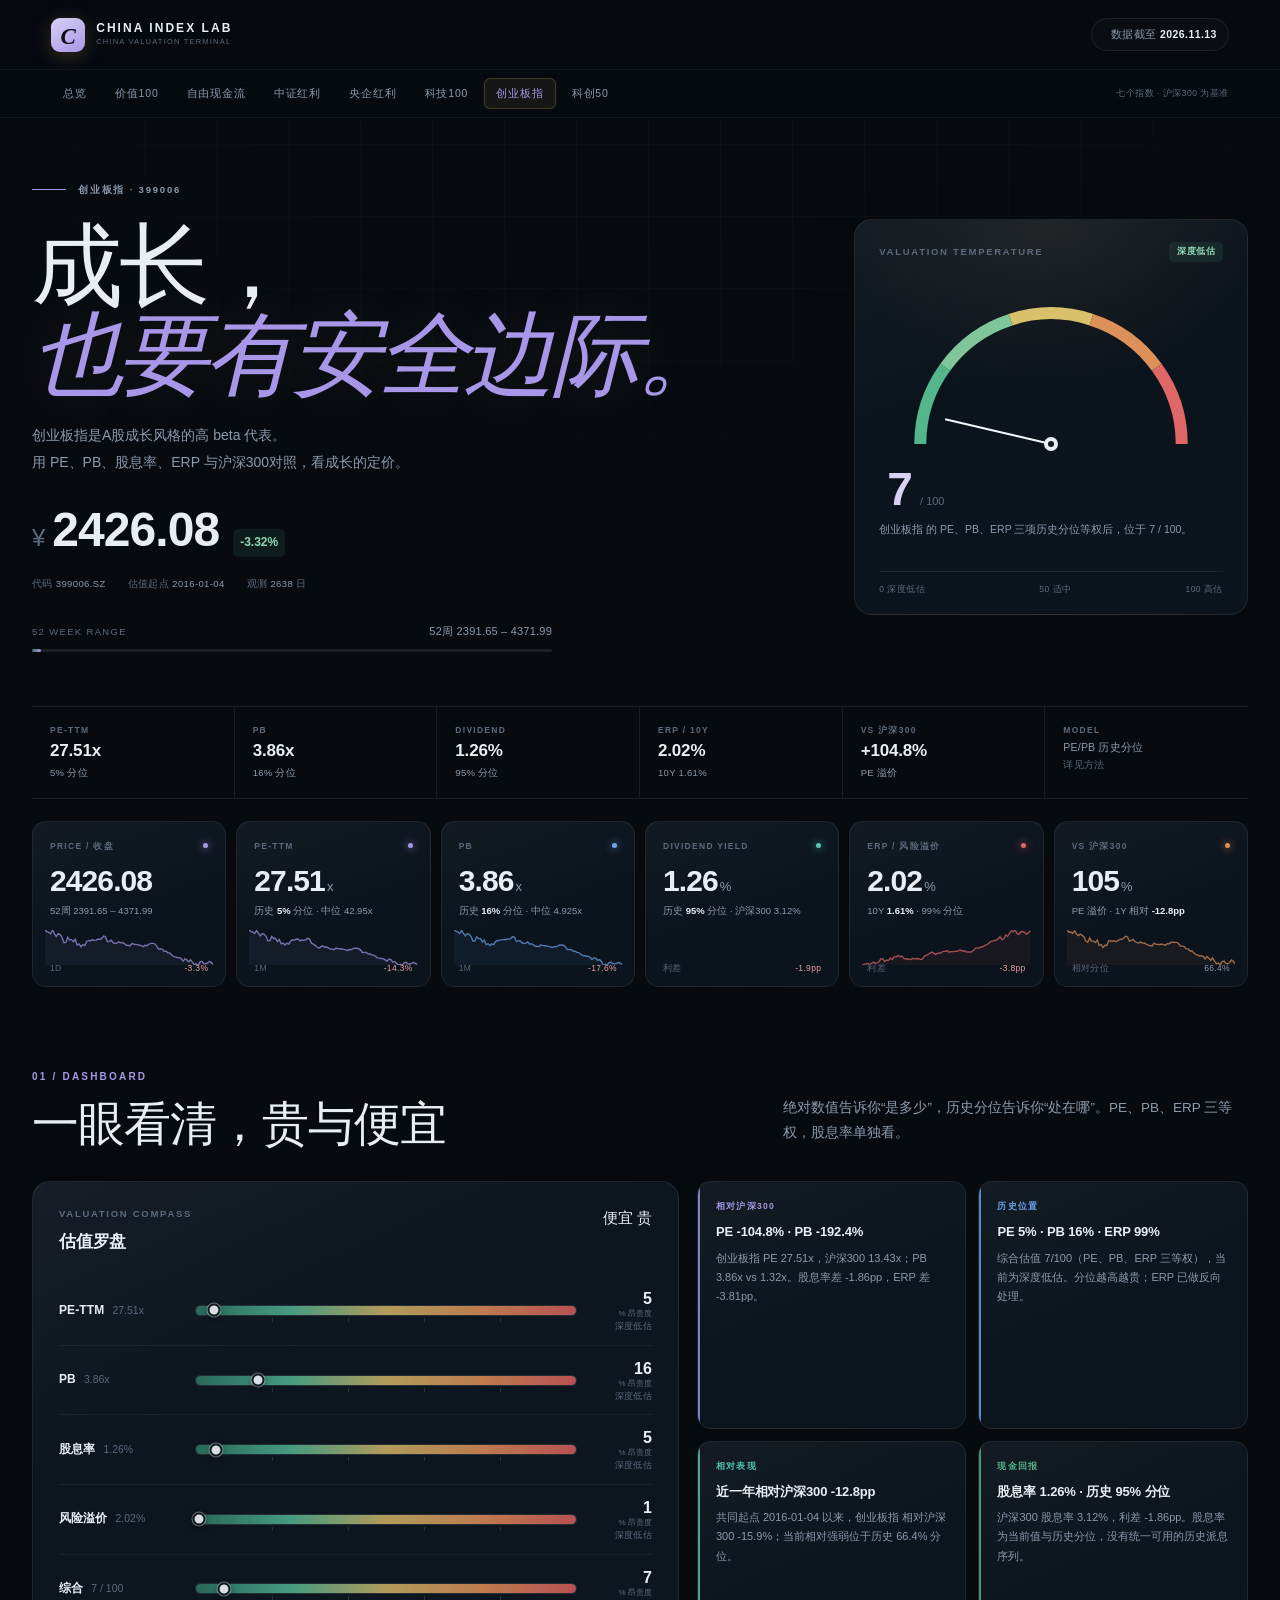
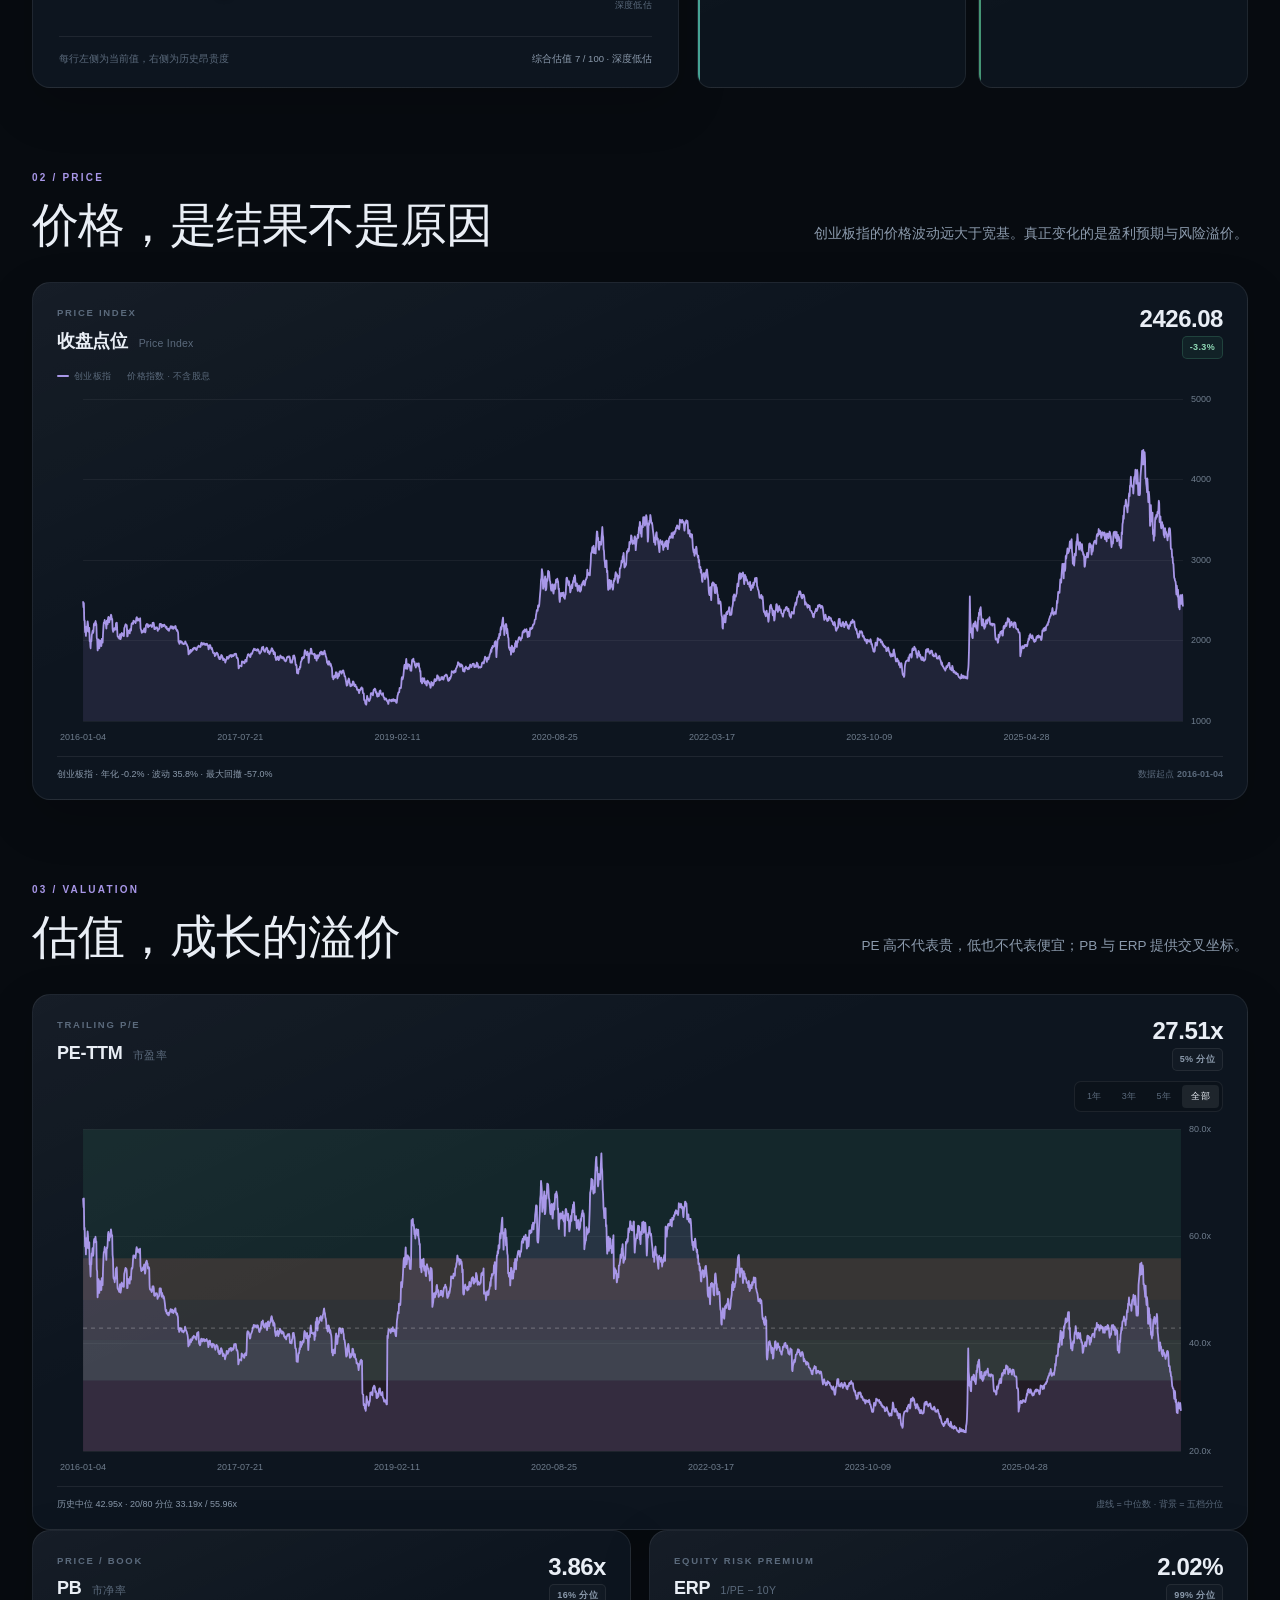
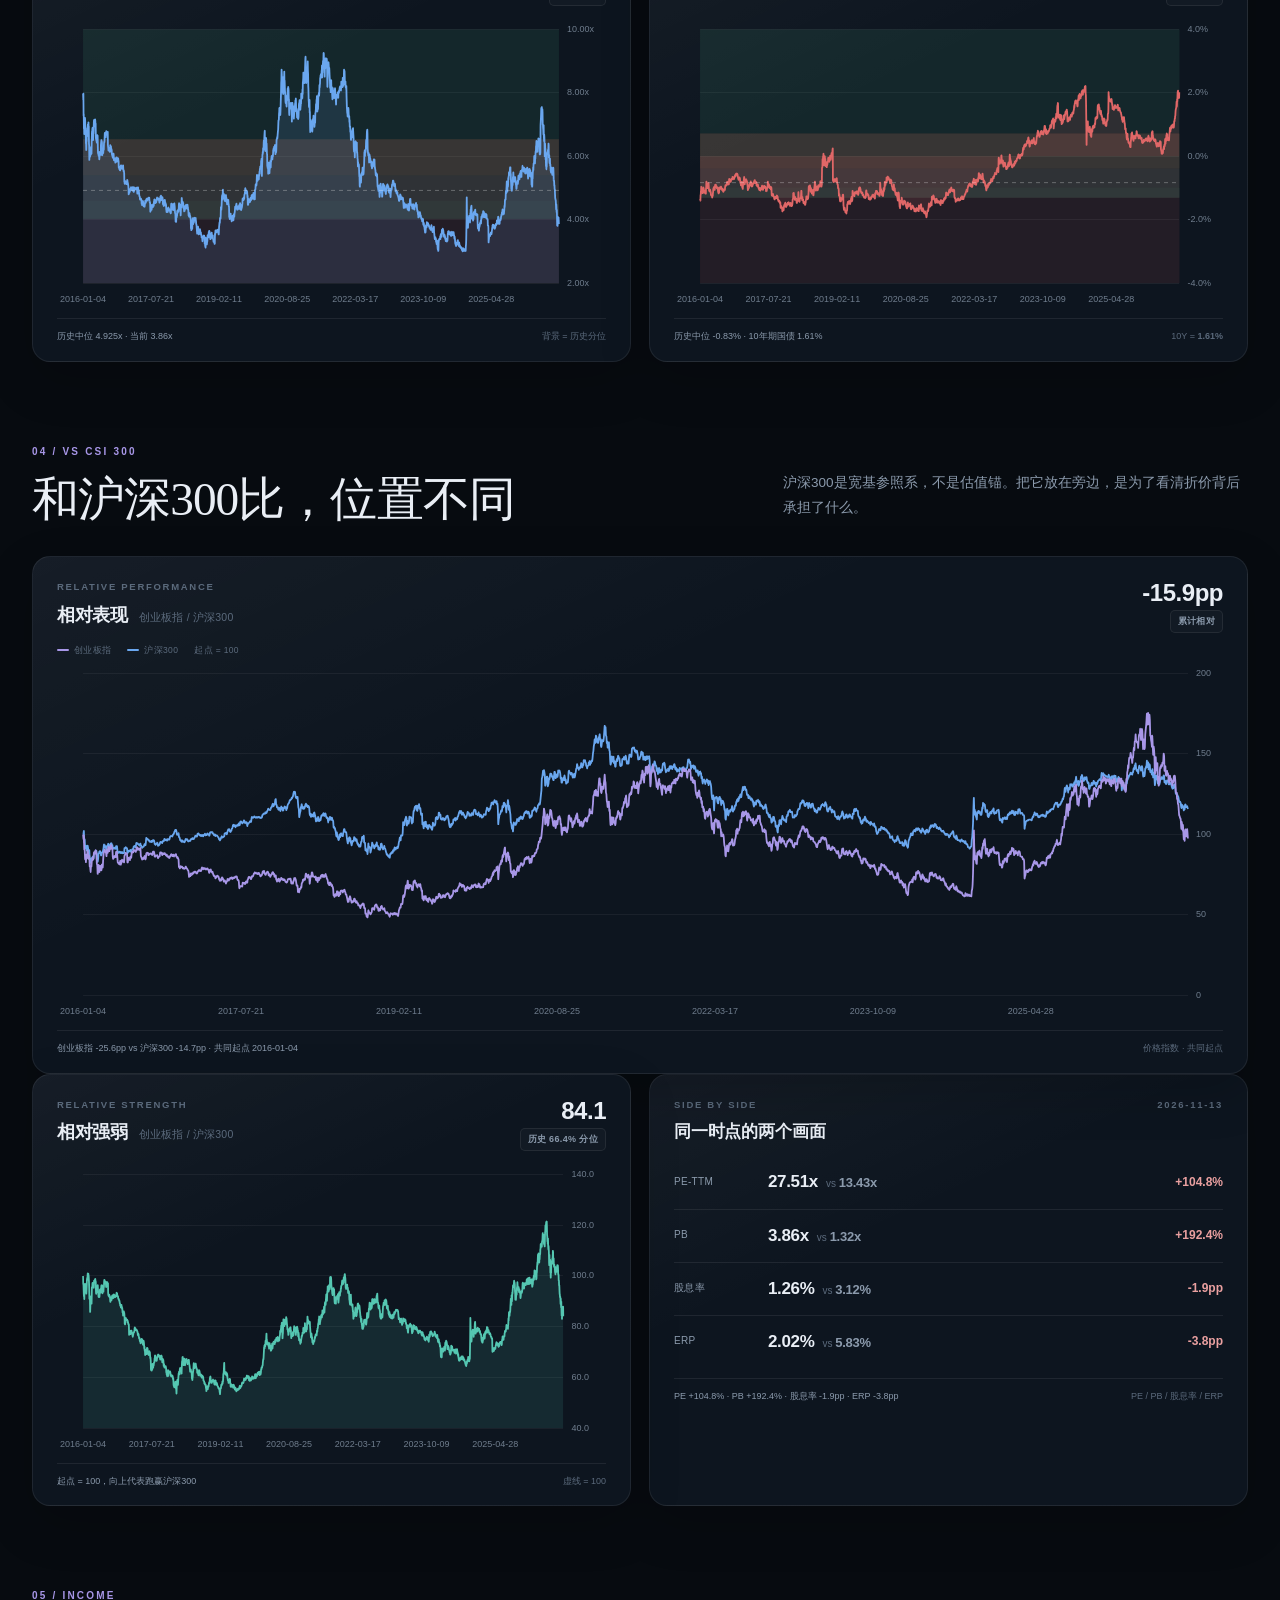
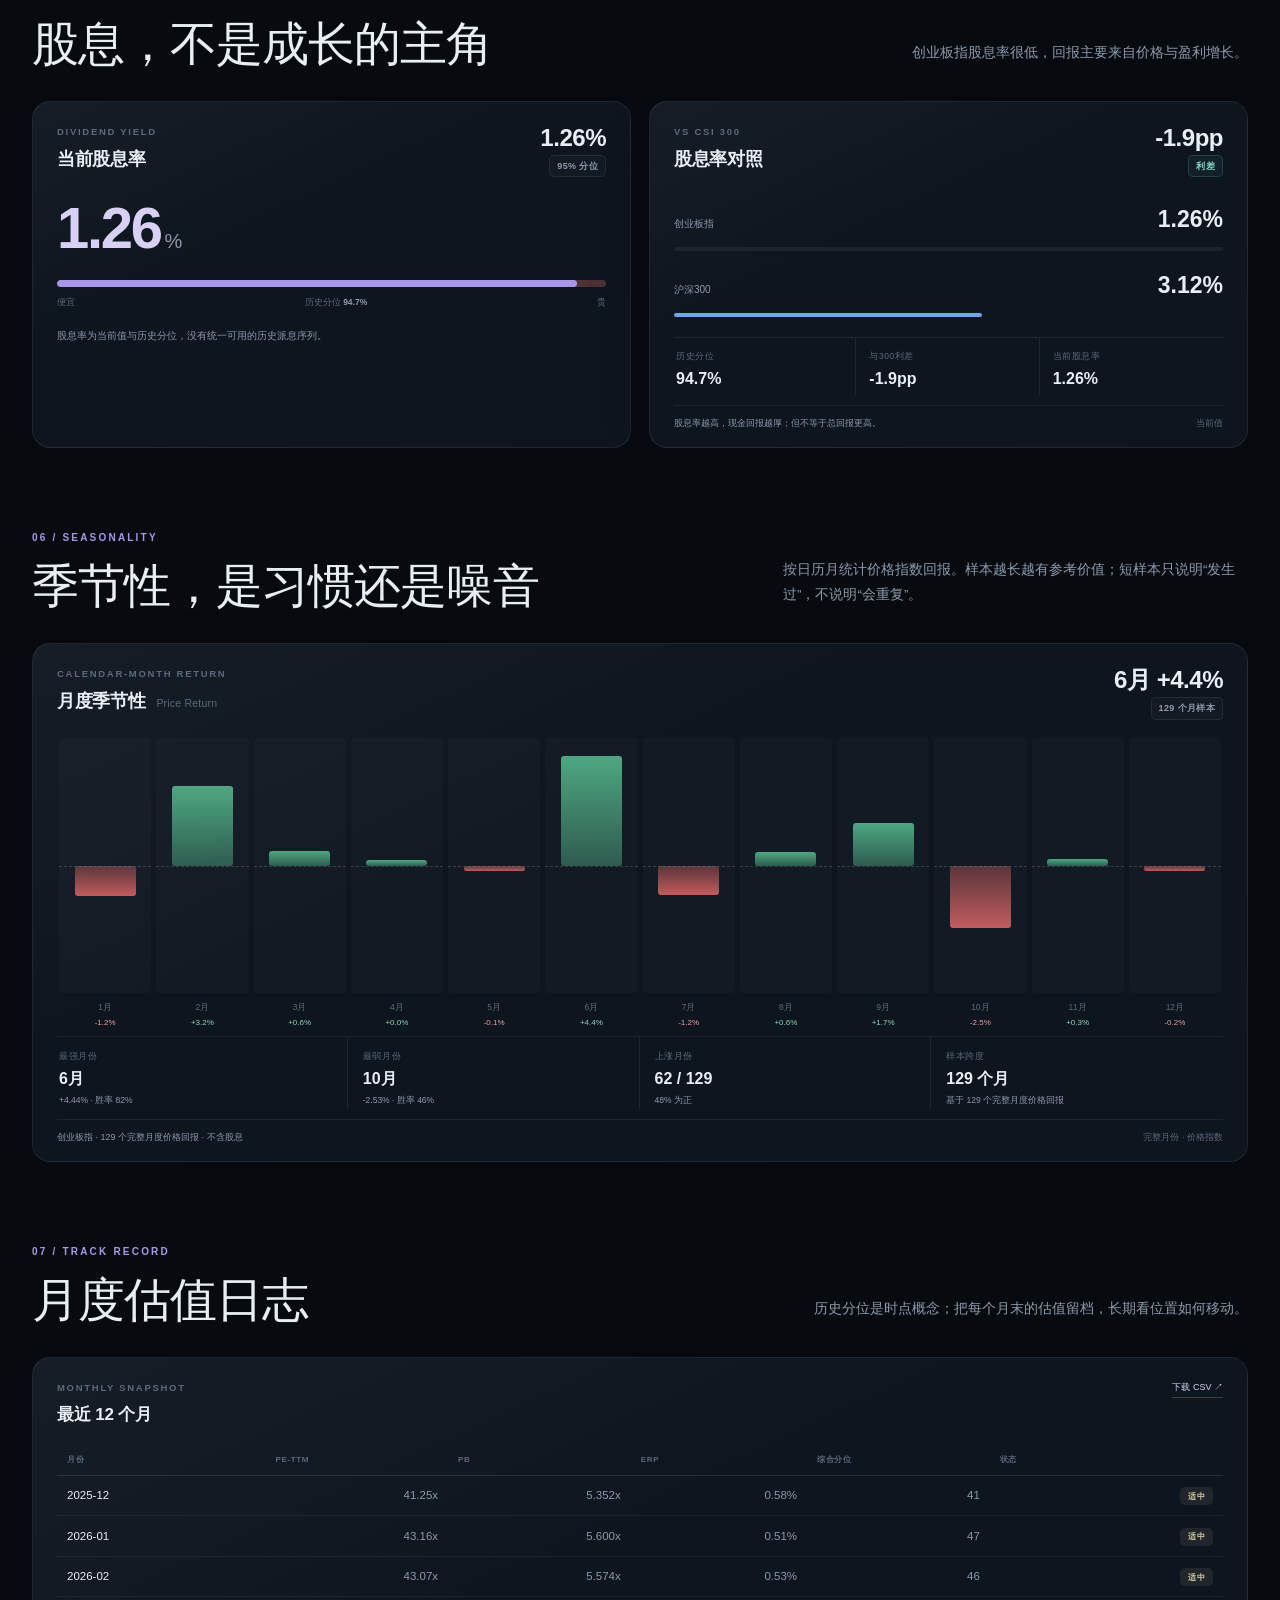
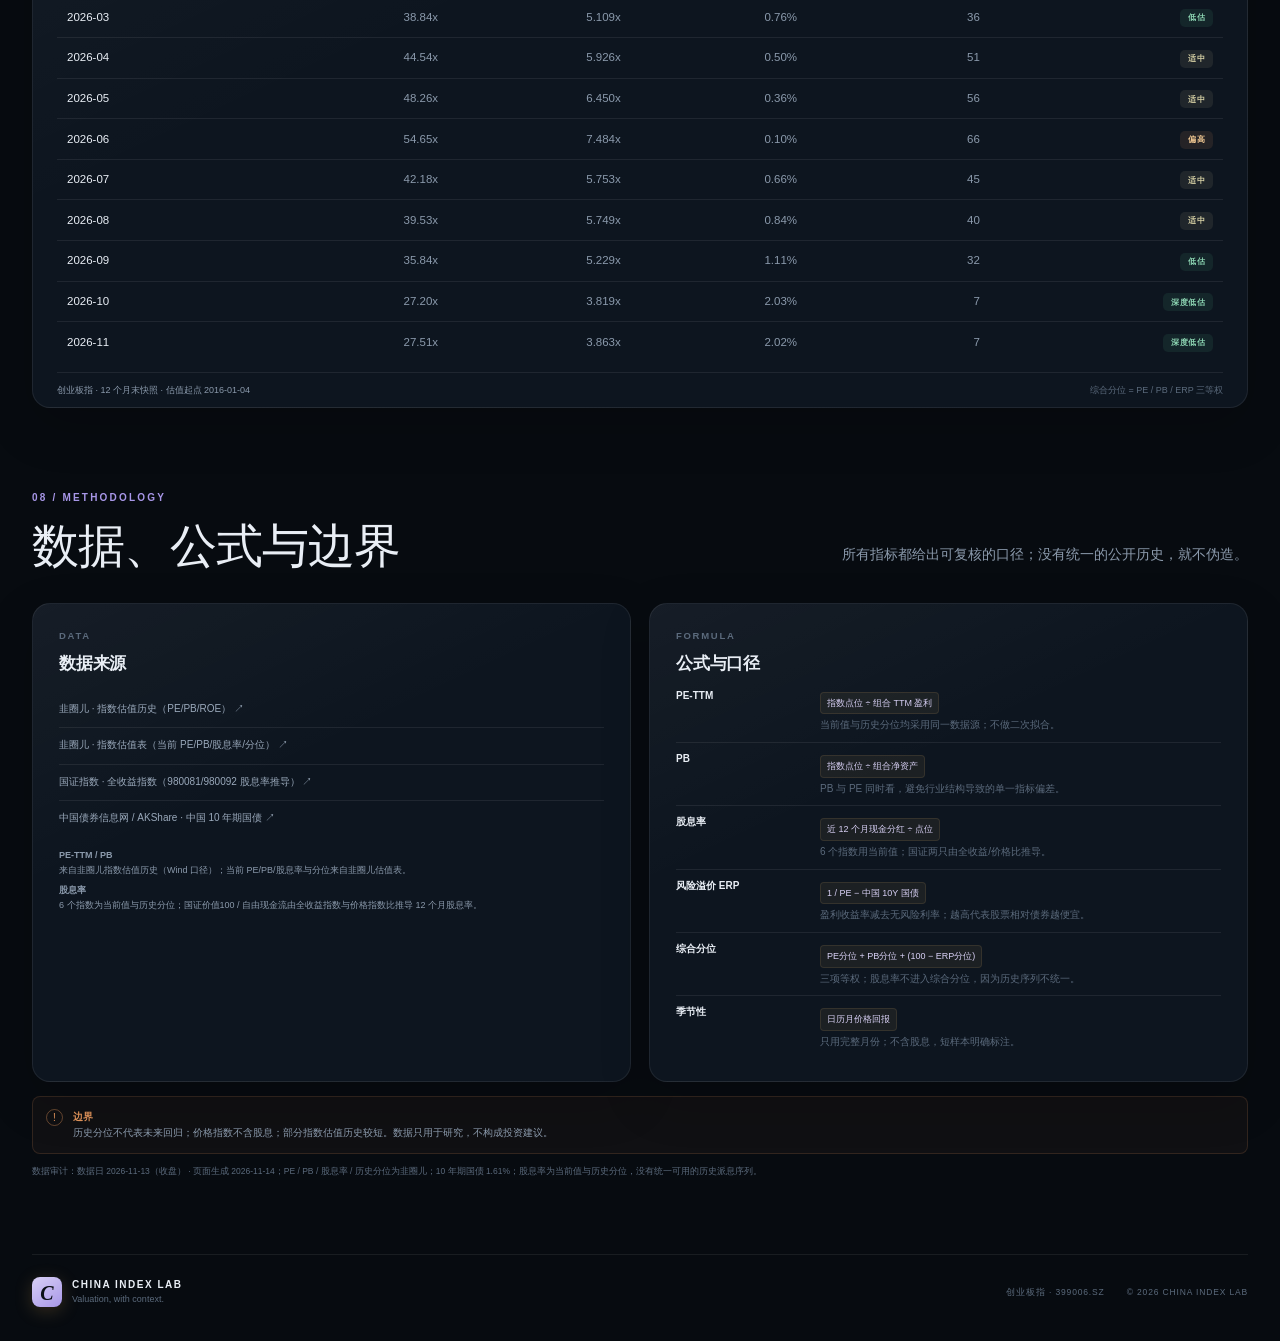
==== site/chinext.html @ ef5c6a99 "initial upload" ====
<!doctype html>
<html lang="zh-CN">
<head>
  <meta charset="utf-8">
  <meta name="viewport" content="width=device-width, initial-scale=1">
  <meta name="description" content="中国七个风格指数的估值罗盘：PE-TTM、PB、股息率、风险溢价，以及和沪深300的对比。">
  <meta name="theme-color" content="#0b1119">
  <title>指数估值罗盘 · CHINA INDEX LAB</title>
  <link rel="icon" href="favicon.svg" type="image/svg+xml">
  <link rel="stylesheet" href="styles.css">
</head>
<body data-theme="value">
  <div class="page-grid" aria-hidden="true"></div>

  <header class="topbar">
    <a class="brand" href="index.html" aria-label="返回总览">
      <span class="brand-mark">C</span>
      <span class="brand-text"><b>CHINA INDEX LAB</b><small>CHINA VALUATION TERMINAL</small></span>
    </a>
    <div class="status-pill"><span class="dot"></span><span>数据截至 <b id="topDate">2026.11.13</b></span></div>
  </header>

  <nav class="etf-nav" aria-label="指数切换">
    <a href="index.html">总览</a>
    <a href="value100.html" data-ticker="980081">价值100</a>
    <a href="fcf.html" data-ticker="980092">自由现金流</a>
    <a href="dividend.html" data-ticker="000922">中证红利</a>
    <a href="soe-dividend.html" data-ticker="000825">央企红利</a>
    <a href="tech100.html" data-ticker="931187">科技100</a>
    <a href="chinext.html" data-ticker="399006">创业板指</a>
    <a href="star.html" data-ticker="000688">科创50</a>
    <span class="etf-nav-note">七个指数 · 沪深300 为基准</span>
  </nav>

  <main>
    <section class="hero">
      <div class="hero-grid">
        <div class="hero-copy">
          <div class="eyebrow"><span class="eyebrow-line"></span><span id="heroEyebrow"></span></div>
          <h1 id="heroTitle"></h1>
          <p class="hero-lede" id="heroLede"></p>
          <div class="hero-price">
            <span class="cur">¥</span><b id="heroPrice">—</b><span id="heroChange" class="change-chip">—</span>
          </div>
          <div class="hero-meta" id="heroMeta"></div>
          <div class="range-row">
            <div class="range-label"><span>52 WEEK RANGE</span><b id="rangeText">—</b></div>
            <div class="range-track"><span class="range-fill" id="rangeFill"></span><i id="rangeDot"></i></div>
          </div>
        </div>
        <div class="card gauge-card">
          <div class="gauge-head"><span class="micro">VALUATION TEMPERATURE</span><span class="regime" id="gaugeRegime">—</span></div>
          <canvas id="gauge" width="360" height="230" aria-label="综合估值温度"></canvas>
          <div class="gauge-score"><b id="gaugeScore">—</b><span>/ 100</span></div>
          <p class="gauge-note" id="gaugeNote">—</p>
          <div class="gauge-scale"><span>0 深度低估</span><span>50 适中</span><span>100 高估</span></div>
        </div>
      </div>
    </section>

    <section class="ticker-strip" aria-label="当前指标">
      <div class="tick"><span>PE-TTM</span><b id="tickPe">—</b><em id="tickPePct">—</em></div>
      <div class="tick"><span>PB</span><b id="tickPb">—</b><em id="tickPbPct">—</em></div>
      <div class="tick"><span>DIVIDEND</span><b id="tickDy">—</b><em id="tickDyPct">—</em></div>
      <div class="tick"><span>ERP / 10Y</span><b id="tickErp">—</b><em id="tickErpPct">—</em></div>
      <div class="tick"><span>VS 沪深300</span><b id="tickVs300">—</b><em id="tickVsLabel">PE 折价</em></div>
      <div class="tick tick-note"><span>MODEL</span><b>PE/PB 历史分位</b><em>详见方法</em></div>
    </section>

    <section class="section metrics-section">
      <div class="metric-grid" id="metricCards"></div>
    </section>

    <section class="section">
      <div class="section-head reveal">
        <div><span class="kicker">01 / DASHBOARD</span><h2>一眼看清，贵与便宜</h2></div>
        <p>绝对数值告诉你“是多少”，历史分位告诉你“处在哪”。PE、PB、ERP 三等权，股息率单独看。</p>
      </div>
      <div class="overview-grid">
        <div class="card compass-card reveal">
          <div class="card-head"><div><span class="micro">VALUATION COMPASS</span><h3>估值罗盘</h3></div><span class="compass-hint">便宜 <i></i> 贵</span></div>
          <div class="compass-list" id="compassList"></div>
          <div class="compass-foot"><span>每行左侧为当前值，右侧为历史昂贵度</span><span id="compassFoot">—</span></div>
        </div>
        <div class="insight-stack" id="insightStack"></div>
      </div>
    </section>

    <section id="price" class="section">
      <div class="section-head reveal">
        <div><span class="kicker">02 / PRICE</span><h2 id="priceHead">价格，是结果不是原因</h2></div>
        <p id="priceSub">—</p>
      </div>
      <div class="card chart-card reveal">
        <div class="chart-head">
          <div class="chart-title"><span class="micro">PRICE INDEX</span><h3 id="priceTitle">收盘点位 <small>Price Index</small></h3></div>
          <div class="chart-read"><b id="priceRead">—</b><span class="pill" id="pricePill">—</span></div>
        </div>
        <div class="line-legend"><span><i class="swatch gold"></i><span id="priceLegend">—</span></span><span>价格指数 · 不含股息</span></div>
        <div class="chart-wrap chart-tall"><canvas id="priceChart"></canvas></div>
        <div class="chart-foot"><span id="priceFoot">—</span><span>数据起点 <b id="dataStart">—</b></span></div>
      </div>
    </section>

    <section id="valuation" class="section">
      <div class="section-head reveal">
        <div><span class="kicker">03 / VALUATION</span><h2 id="valHead">估值，历史的刻度</h2></div>
        <p id="valSub">—</p>
      </div>

      <div class="card chart-card reveal">
        <div class="chart-head">
          <div class="chart-title"><span class="micro">TRAILING P/E</span><h3>PE-TTM <small>市盈率</small></h3></div>
          <div class="chart-read"><b id="peRead">—</b><span class="pill" id="pePill">—</span></div>
        </div>
        <div class="range-tabs" id="rangeTabs">
          <button data-range="1y">1年</button><button data-range="3y">3年</button><button data-range="5y">5年</button><button data-range="all" class="is-active">全部</button>
        </div>
        <div class="chart-wrap chart-tall"><canvas id="peChart"></canvas></div>
        <div class="chart-foot"><span id="peFoot">—</span><span>虚线 = 中位数 · 背景 = 五档分位</span></div>
      </div>

      <div class="chart-grid">
        <div class="card chart-card reveal">
          <div class="chart-head">
            <div class="chart-title"><span class="micro">PRICE / BOOK</span><h3>PB <small>市净率</small></h3></div>
            <div class="chart-read"><b id="pbRead">—</b><span class="pill" id="pbPill">—</span></div>
          </div>
          <div class="chart-wrap chart-mid"><canvas id="pbChart"></canvas></div>
          <div class="chart-foot"><span id="pbFoot">—</span><span>背景 = 历史分位</span></div>
        </div>
        <div class="card chart-card reveal">
          <div class="chart-head">
            <div class="chart-title"><span class="micro">EQUITY RISK PREMIUM</span><h3>ERP <small>1/PE − 10Y</small></h3></div>
            <div class="chart-read"><b id="erpRead">—</b><span class="pill" id="erpPill">—</span></div>
          </div>
          <div class="chart-wrap chart-mid"><canvas id="erpChart"></canvas></div>
          <div class="chart-foot"><span id="erpFoot">—</span><span>10Y = <b id="ust10y">—</b></span></div>
        </div>
      </div>
    </section>

    <section id="benchmark" class="section">
      <div class="section-head reveal">
        <div><span class="kicker">04 / VS CSI 300</span><h2>和沪深300比，位置不同</h2></div>
        <p>沪深300是宽基参照系，不是估值锚。把它放在旁边，是为了看清折价背后承担了什么。</p>
      </div>
      <div class="card chart-card reveal">
        <div class="chart-head">
          <div class="chart-title"><span class="micro">RELATIVE PERFORMANCE</span><h3>相对表现 <small><span id="perfTicker">—</span> / 沪深300</small></h3></div>
          <div class="chart-read"><b id="perfRead">—</b><span class="pill" id="perfPill">累计相对</span></div>
        </div>
        <div class="line-legend"><span><i class="swatch gold"></i><span id="perfLegend">—</span></span><span><i class="swatch blue"></i>沪深300</span><span>起点 = 100</span></div>
        <div class="chart-wrap chart-tall"><canvas id="perfChart"></canvas></div>
        <div class="chart-foot"><span id="perfFoot">—</span><span>价格指数 · 共同起点</span></div>
      </div>

      <div class="chart-grid">
        <div class="card chart-card reveal">
          <div class="chart-head">
            <div class="chart-title"><span class="micro">RELATIVE STRENGTH</span><h3>相对强弱 <small><span id="relTicker">—</span> / 沪深300</small></h3></div>
            <div class="chart-read"><b id="relRead">—</b><span class="pill" id="relPill">—</span></div>
          </div>
          <div class="chart-wrap chart-mid"><canvas id="relChart"></canvas></div>
          <div class="chart-foot"><span>起点 = 100，向上代表跑赢沪深300</span><span>虚线 = 100</span></div>
        </div>
        <div class="card compare-card reveal">
          <div class="card-head"><div><span class="micro">SIDE BY SIDE</span><h3>同一时点的两个画面</h3></div><span class="micro">2026-11-13</span></div>
          <div class="compare-list" id="compareList"></div>
          <div class="chart-foot"><span id="compareFoot">—</span><span>PE / PB / 股息率 / ERP</span></div>
        </div>
      </div>
    </section>

    <section id="income" class="section">
      <div class="section-head reveal">
        <div><span class="kicker">05 / INCOME</span><h2 id="incomeHead">股息，现金回报的刻度</h2></div>
        <p id="incomeSub">—</p>
      </div>
      <div class="income-grid">
        <div class="card income-card reveal">
          <div class="chart-head"><div class="chart-title"><span class="micro">DIVIDEND YIELD</span><h3>当前股息率</h3></div><div class="chart-read"><b id="dyRead">—</b><span class="pill" id="dyPill">—</span></div></div>
          <div class="yield-big"><b id="dyBig">—</b><span>%</span></div>
          <div class="percentile-bar"><span class="pb-track"><i id="dyBar"></i></span><div class="pb-labels"><span>便宜</span><span>历史分位 <b id="dyPctText">—</b></span><span>贵</span></div></div>
          <p class="income-note" id="dyNote">—</p>
        </div>
        <div class="card income-card reveal">
          <div class="chart-head"><div class="chart-title"><span class="micro">VS CSI 300</span><h3>股息率对照</h3></div><div class="chart-read"><b id="dySpread">—</b><span class="pill tone-teal">利差</span></div></div>
          <div class="yield-compare">
            <div><span id="dySelfLabel">—</span><b id="dySelf">—</b><i style="--w:0%"></i></div>
            <div><span>沪深300</span><b id="dyBench">—</b><i id="dyBenchBar"></i></div>
          </div>
          <div class="risk-strip" id="incomeStats"></div>
          <div class="chart-foot"><span>股息率越高，现金回报越厚；但不等于总回报更高。</span><span>当前值</span></div>
        </div>
      </div>
    </section>

    <section id="seasonality" class="section">
      <div class="section-head reveal">
        <div><span class="kicker">06 / SEASONALITY</span><h2>季节性，是习惯还是噪音</h2></div>
        <p>按日历月统计价格指数回报。样本越长越有参考价值；短样本只说明“发生过”，不说明“会重复”。</p>
      </div>
      <div class="card chart-card reveal">
        <div class="chart-head">
          <div class="chart-title"><span class="micro">CALENDAR-MONTH RETURN</span><h3>月度季节性 <small>Price Return</small></h3></div>
          <div class="chart-read"><b id="seasonRead">—</b><span class="pill" id="seasonPill">—</span></div>
        </div>
        <div class="chart-wrap chart-season"><div class="season-bars" id="seasonBars"></div></div>
        <div class="season-strip" id="seasonStrip"></div>
        <div class="chart-foot"><span id="seasonFoot">—</span><span>完整月份 · 价格指数</span></div>
      </div>
    </section>

    <section class="section">
      <div class="section-head reveal">
        <div><span class="kicker">07 / TRACK RECORD</span><h2>月度估值日志</h2></div>
        <p>历史分位是时点概念；把每个月末的估值留档，长期看位置如何移动。</p>
      </div>
      <div class="card log-card reveal">
        <div class="card-head"><div><span class="micro">MONTHLY SNAPSHOT</span><h3>最近 12 个月</h3></div><a class="text-link" id="csvLink" href="#">下载 CSV ↗</a></div>
        <div class="table-wrap">
          <table class="log-table">
            <thead><tr><th>月份</th><th>PE-TTM</th><th>PB</th><th>ERP</th><th>综合分位</th><th>状态</th></tr></thead>
            <tbody id="logBody"></tbody>
          </table>
        </div>
        <div class="chart-foot"><span id="logFoot">—</span><span>综合分位 = PE / PB / ERP 三等权</span></div>
      </div>
    </section>

    <section class="section methodology">
      <div class="section-head reveal">
        <div><span class="kicker">08 / METHODOLOGY</span><h2>数据、公式与边界</h2></div>
        <p>所有指标都给出可复核的口径；没有统一的公开历史，就不伪造。</p>
      </div>
      <div class="method-grid">
        <div class="card method-card">
          <div class="card-head"><div><span class="micro">DATA</span><h3>数据来源</h3></div></div>
          <div class="source-list" id="sourceList"></div>
          <div class="method-note"><p><b>PE-TTM / PB</b><br>来自韭圈儿指数估值历史（Wind 口径）；当前 PE/PB/股息率与分位来自韭圈儿估值表。</p><p><b>股息率</b><br>6 个指数为当前值与历史分位；国证价值100 / 自由现金流由全收益指数与价格指数比推导 12 个月股息率。</p></div>
        </div>
        <div class="card method-card">
          <div class="card-head"><div><span class="micro">FORMULA</span><h3>公式与口径</h3></div></div>
          <dl class="formula-list">
            <div><dt>PE-TTM</dt><dd><code>指数点位 ÷ 组合 TTM 盈利</code><p>当前值与历史分位均采用同一数据源；不做二次拟合。</p></div>
            <div><dt>PB</dt><dd><code>指数点位 ÷ 组合净资产</code><p>PB 与 PE 同时看，避免行业结构导致的单一指标偏差。</p></div>
            <div><dt>股息率</dt><dd><code>近 12 个月现金分红 ÷ 点位</code><p>6 个指数用当前值；国证两只由全收益/价格比推导。</p></div>
            <div><dt>风险溢价 ERP</dt><dd><code>1 / PE − 中国 10Y 国债</code><p>盈利收益率减去无风险利率；越高代表股票相对债券越便宜。</p></div>
            <div><dt>综合分位</dt><dd><code>PE分位 + PB分位 + (100 − ERP分位)</code><p>三项等权；股息率不进入综合分位，因为历史序列不统一。</p></div>
            <div><dt>季节性</dt><dd><code>日历月价格回报</code><p>只用完整月份；不含股息，短样本明确标注。</p></div>
          </dl>
        </div>
      </div>
      <div class="model-warning"><span class="warn-icon">!</span><p><b>边界</b><br>历史分位不代表未来回归；价格指数不含股息；部分指数估值历史较短。数据只用于研究，不构成投资建议。</p></div>
      <p class="audit-note" id="auditNote">—</p>
    </section>
  </main>

  <footer class="site-footer">
    <div class="footer-left"><span class="brand-mark small">C</span><span><b>CHINA INDEX LAB</b><small>Valuation, with context.</small></span></div>
    <div class="footer-right"><span id="footerTicker">—</span><span>© 2026 CHINA INDEX LAB</span></div>
  </footer>

  <script src="data/chinext.js"></script>
  <script src="assets/chart.umd.min.js"></script>
  <script>window.PAGE_CONFIG = {"ticker": "399006", "slug": "chinext", "name": "创业板指", "code": "399006.SZ", "theme": "chinext", "csv": "data/chinext_daily.csv", "data": "data/chinext.js", "hero_title": "成长，<br><em>也要有安全边际。</em>", "hero_lede": "创业板指是A股成长风格的高 beta 代表。<br>用 PE、PB、股息率、ERP 与沪深300对照，看成长的定价。", "eyebrow": "创业板指 · 399006", "price_head": "价格，是结果不是原因", "price_sub": "创业板指的价格波动远大于宽基。真正变化的是盈利预期与风险溢价。", "val_head": "估值，成长的溢价", "val_sub": "PE 高不代表贵，低也不代表便宜；PB 与 ERP 提供交叉坐标。", "income_head": "股息，不是成长的主角", "income_sub": "创业板指股息率很低，回报主要来自价格与盈利增长。"};</script>
  <script src="app.js"></script>
</body>
</html>
---- site/styles.css ----
/* =========================================================
   FCF LAB · VFLO Valuation Terminal
   ========================================================= */
:root {
  --bg: #070b10;
  --bg-2: #0a1119;
  --panel: #0d151f;
  --panel-2: #111b27;
  --line: rgba(255, 255, 255, .075);
  --line-strong: rgba(255, 255, 255, .14);
  --text: #e9eef5;
  --muted: #8b9aac;
  --dim: #5b6a7c;
  --gold: #e3b46a;
  --gold-soft: #f0d5a7;
  --teal: #55c7b2;
  --green: #54b78b;
  --red: #e06767;
  --orange: #dd9159;
  --blue: #6aa7ef;
  --violet: #a897e8;
  --display: "Iowan Old Style", "Palatino Linotype", "Songti SC", "STSong", Georgia, serif;
  --sans: "Aptos", "Segoe UI", "PingFang SC", "Microsoft YaHei", sans-serif;
  --num: "Bahnschrift", "DIN Alternate", "Aptos Display", "Segoe UI", sans-serif;
  --max: 1320px;
}

* { box-sizing: border-box; }

html { scroll-behavior: smooth; }

body {
  margin: 0;
  background: var(--bg);
  color: var(--text);
  font-family: var(--sans);
  font-size: 15px;
  line-height: 1.65;
  -webkit-font-smoothing: antialiased;
  overflow-x: hidden;
}

::selection { background: rgba(227, 180, 106, .25); color: #fff; }

a { color: inherit; text-decoration: none; }
button { font: inherit; color: inherit; }

.page-grid {
  position: fixed;
  inset: 0;
  z-index: 0;
  pointer-events: none;
  background-image:
    linear-gradient(rgba(255, 255, 255, .022) 1px, transparent 1px),
    linear-gradient(90deg, rgba(255, 255, 255, .022) 1px, transparent 1px);
  background-size: 72px 72px;
  mask-image: radial-gradient(ellipse 90% 70% at 50% 10%, #000 20%, transparent 80%);
  -webkit-mask-image: radial-gradient(ellipse 90% 70% at 50% 10%, #000 20%, transparent 80%);
}

.ambient {
  position: fixed;
  z-index: 0;
  width: 60vw;
  height: 60vw;
  border-radius: 50%;
  filter: blur(100px);
  pointer-events: none;
  opacity: .5;
}
.ambient-a { top: -28vw; right: -18vw; background: radial-gradient(circle, rgba(201, 150, 76, .13), transparent 65%); }
.ambient-b { top: 38vh; left: -28vw; background: radial-gradient(circle, rgba(58, 130, 135, .11), transparent 65%); }

/* ---------------- themes ---------------- */
body[data-theme="vflo"] { --gold: #e3b46a; --gold-soft: #f0d5a7; }
body[data-theme="iflo"] { --gold: #7fb0df; --gold-soft: #c2dcf2; }
body[data-theme="cowz"] { --gold: #a7c88c; --gold-soft: #dceacb; }
body[data-theme="schd"] { --gold: #d99a6c; --gold-soft: #f0cfb3; }
body[data-theme="qqq"] { --gold: #a897e8; --gold-soft: #d8d0f5; }
body[data-theme="soxx"] { --gold: #e08a6a; --gold-soft: #f3c9b7; }

/* ---------------- ETF page switcher ---------------- */
.etf-nav {
  position: sticky;
  top: 70px;
  z-index: 45;
  display: flex;
  align-items: center;
  gap: 4px;
  height: 48px;
  padding: 0 clamp(20px, 4vw, 52px);
  overflow-x: auto;
  background: rgba(7, 11, 16, .82);
  border-bottom: 1px solid rgba(255, 255, 255, .06);
  backdrop-filter: blur(16px);
}
.etf-nav a {
  flex: 0 0 auto;
  padding: 6px 11px;
  border: 1px solid transparent;
  border-radius: 6px;
  color: var(--muted);
  font-family: var(--num);
  font-size: 10.5px;
  letter-spacing: .08em;
  transition: color .2s, border-color .2s, background .2s;
}
.etf-nav a:hover { color: var(--text); }
.etf-nav a.is-active { color: var(--gold); border-color: rgba(227, 180, 106, .22); background: rgba(227, 180, 106, .07); }
.etf-nav-note { margin-left: auto; color: var(--dim); font-size: 8.5px; letter-spacing: .06em; white-space: nowrap; }

/* ---------------- hub ---------------- */
.hub-hero {
  width: min(var(--max), calc(100% - 64px));
  margin: 0 auto;
  padding: 68px 0 36px;
  display: grid;
  grid-template-columns: minmax(0, 1.3fr) minmax(300px, .7fr);
  gap: 48px;
  align-items: end;
}
.hub-hero h1 {
  margin: 18px 0 18px;
  font-family: var(--display);
  font-size: clamp(52px, 6.5vw, 92px);
  line-height: .98;
  font-weight: 500;
  letter-spacing: -.045em;
}
.hub-hero h1 em { color: var(--gold); font-style: italic; }
.hub-hero p { max-width: 620px; margin: 0; color: var(--muted); font-size: 14px; line-height: 1.9; }
.hub-spy {
  padding: 20px 22px;
  border: 1px solid var(--line);
  border-radius: 14px;
  background: linear-gradient(155deg, rgba(255, 255, 255, .035), transparent 55%), #0b131c;
}
.hub-spy .micro { margin-bottom: 7px; }
.hub-spy b { display: block; font-family: var(--num); font-size: 34px; font-weight: 600; letter-spacing: -.03em; }
.hub-spy p { margin: 5px 0 0; font-size: 10px; line-height: 1.7; }
.hub-spy .mini-row { display: flex; gap: 16px; margin-top: 12px; padding-top: 11px; border-top: 1px solid var(--line); }
.hub-spy .mini-row span { color: var(--dim); font-size: 8px; }
.hub-spy .mini-row b { display: inline; font-size: 12px; color: var(--text); margin-left: 4px; }
.hub-grid { width: min(var(--max), calc(100% - 64px)); margin: 0 auto; display: grid; grid-template-columns: repeat(3, 1fr); gap: 14px; }
.hub-card {
  position: relative;
  display: flex;
  flex-direction: column;
  min-height: 300px;
  padding: 18px 18px 16px;
  overflow: hidden;
  border: 1px solid var(--line);
  border-radius: 16px;
  background: linear-gradient(160deg, rgba(255, 255, 255, .035), transparent 55%), #0b131c;
  transition: transform .25s, border-color .25s;
}
.hub-card:hover { transform: translateY(-3px); border-color: var(--accent, var(--gold)); }
.hub-card .hub-top { display: flex; align-items: flex-start; justify-content: space-between; gap: 10px; }
.hub-ticker { color: var(--accent, var(--gold)); font-family: var(--num); font-size: 13px; font-weight: 700; letter-spacing: .1em; }
.hub-name { margin-top: 5px; color: var(--dim); font-size: 9px; line-height: 1.4; min-height: 26px; }
.hub-price { margin-top: 14px; font-family: var(--num); font-size: 30px; font-weight: 600; letter-spacing: -.03em; }
.hub-price em { margin-left: 7px; font-size: 10px; font-style: normal; }
.hub-price em.up { color: #8ed7b4; }
.hub-price em.down { color: #eaa0a0; }
.hub-spark { width: 100%; height: 48px; margin: 5px 0 3px; }
.hub-spark polyline { fill: none; stroke: var(--accent, var(--gold)); stroke-width: 1.5; vector-effect: non-scaling-stroke; }
.hub-spark path { fill: var(--accent, var(--gold)); opacity: .09; }
.hub-stats { display: grid; grid-template-columns: 1fr 1fr; gap: 7px 10px; margin-top: auto; padding-top: 12px; border-top: 1px solid var(--line); }
.hub-stat span { display: block; color: var(--dim); font-size: 8px; letter-spacing: .05em; }
.hub-stat b { display: block; margin-top: 2px; font-family: var(--num); font-size: 12px; font-weight: 500; }
.hub-regime { display: inline-flex; align-items: center; align-self: flex-start; height: 18px; padding: 0 7px; border-radius: 4px; font-size: 9px; line-height: 1; white-space: nowrap; }
.hub-regime.red { color: #ffb1b1; background: rgba(224, 103, 103, .16); }
.hub-regime.amber { color: #ffd09b; background: rgba(221, 145, 89, .16); }
.hub-regime.neutral { color: #e2e8f0; background: rgba(255, 255, 255, .08); }
.hub-regime.green { color: #9ce6c3; background: rgba(84, 183, 139, .16); }
.hub-table { width: min(var(--max), calc(100% - 64px)); margin: 18px auto 0; }
.hub-table-card { padding: 20px 24px 8px; }
.hub-table-head { display: flex; justify-content: space-between; align-items: flex-end; gap: 20px; margin-bottom: 10px; }
.hub-table-head h3 { margin: 5px 0 0; font-size: 17px; }
.hub-table-head p { margin: 0; color: var(--dim); font-size: 9px; text-align: right; }
.hub-table a { color: var(--text); font-family: var(--num); font-size: 11px; }
.hub-table a:hover { color: var(--gold); }

/* ---------------- top bar ---------------- */
.topbar {
  position: sticky;
  top: 0;
  z-index: 50;
  display: flex;
  align-items: center;
  gap: 28px;
  height: 70px;
  padding: 0 clamp(20px, 4vw, 52px);
  background: rgba(7, 11, 16, .78);
  border-bottom: 1px solid rgba(255, 255, 255, .055);
  backdrop-filter: blur(18px) saturate(140%);
}
.brand { display: flex; align-items: center; gap: 11px; flex: 0 0 auto; }
.brand-mark {
  display: grid;
  place-items: center;
  width: 34px;
  height: 34px;
  border-radius: 9px;
  color: #0a0f15;
  font-family: var(--display);
  font-size: 23px;
  font-style: italic;
  font-weight: 700;
  background: linear-gradient(145deg, var(--gold-soft), var(--gold));
  box-shadow: 0 4px 18px rgba(201, 150, 76, .24);
}
.brand-mark.small { width: 30px; height: 30px; font-size: 20px; border-radius: 8px; }
.brand-copy { display: flex; flex-direction: column; line-height: 1.15; }
.brand-copy b { font-size: 12px; letter-spacing: .18em; font-weight: 700; }
.brand-copy small { font-size: 8.5px; letter-spacing: .14em; color: var(--dim); margin-top: 3px; }

.nav { display: flex; align-items: center; gap: 4px; margin-left: auto; }
.nav a {
  position: relative;
  padding: 8px 11px;
  color: var(--muted);
  font-size: 12.5px;
  letter-spacing: .03em;
  transition: color .2s ease;
}
.nav a::after {
  content: "";
  position: absolute;
  left: 11px;
  right: 11px;
  bottom: 3px;
  height: 1px;
  background: var(--gold);
  transform: scaleX(0);
  transform-origin: left;
  transition: transform .25s ease;
}
.nav a:hover, .nav a.is-active { color: var(--text); }
.nav a:hover::after, .nav a.is-active::after { transform: scaleX(1); }

.status-pill {
  display: flex;
  align-items: center;
  gap: 8px;
  flex: 0 0 auto;
  margin-left: auto;
  padding: 7px 11px;
  border: 1px solid var(--line);
  border-radius: 999px;
  color: var(--muted);
  font-size: 10.5px;
  letter-spacing: .04em;
  background: rgba(255, 255, 255, .02);
}
.status-pill b { color: var(--text); font-weight: 600; }
.pulse {
  width: 6px;
  height: 6px;
  border-radius: 50%;
  background: var(--teal);
  box-shadow: 0 0 0 0 rgba(85, 199, 178, .55);
  animation: pulse 2.4s infinite;
}
@keyframes pulse {
  0% { box-shadow: 0 0 0 0 rgba(85, 199, 178, .45); }
  70% { box-shadow: 0 0 0 7px rgba(85, 199, 178, 0); }
  100% { box-shadow: 0 0 0 0 rgba(85, 199, 178, 0); }
}

/* ---------------- shared ---------------- */
main { position: relative; z-index: 1; }
.section {
  width: min(var(--max), calc(100% - 64px));
  margin: 0 auto;
  padding: 82px 0 0;
}
.card {
  background:
    linear-gradient(155deg, rgba(255, 255, 255, .035), transparent 38%),
    var(--panel);
  border: 1px solid var(--line);
  border-radius: 18px;
  box-shadow: 0 18px 50px rgba(0, 0, 0, .18);
}
.micro {
  display: block;
  color: var(--dim);
  font-size: 9.5px;
  font-weight: 700;
  letter-spacing: .18em;
  text-transform: uppercase;
}
.kicker {
  display: block;
  margin-bottom: 13px;
  color: var(--gold);
  font-size: 10px;
  font-weight: 700;
  letter-spacing: .22em;
}
.section-head {
  display: flex;
  align-items: flex-end;
  justify-content: space-between;
  gap: 48px;
  margin-bottom: 30px;
}
.section-head h2 {
  margin: 0;
  font-family: var(--display);
  font-size: clamp(33px, 3.7vw, 48px);
  font-weight: 500;
  line-height: 1.12;
  letter-spacing: -.02em;
}
.section-head p {
  max-width: 465px;
  margin: 0 0 5px;
  color: var(--muted);
  font-size: 13.5px;
  line-height: 1.85;
}
.micro + h3 { margin: 6px 0 0; font-size: 17px; font-weight: 600; letter-spacing: -.01em; }
.card-head { display: flex; align-items: flex-start; justify-content: space-between; gap: 18px; }

.reveal { opacity: 1; transform: translateY(16px); transition: transform .7s cubic-bezier(.2, .7, .2, 1); }
.reveal.in { transform: none; }

.badge {
  display: inline-flex;
  align-items: center;
  padding: 5px 9px;
  border-radius: 6px;
  border: 1px solid var(--line);
  color: var(--muted);
  background: rgba(255, 255, 255, .03);
  font-size: 10px;
  font-weight: 700;
  letter-spacing: .06em;
  white-space: nowrap;
}
.badge-red { color: #f3a5a5; border-color: rgba(224, 103, 103, .25); background: rgba(224, 103, 103, .1); }
.badge-amber { color: #f1c892; border-color: rgba(221, 145, 89, .26); background: rgba(221, 145, 89, .1); }
.badge-teal { color: #8de0cf; border-color: rgba(85, 199, 178, .24); background: rgba(85, 199, 178, .1); }
.badge-green { color: #8ed7b4; border-color: rgba(84, 183, 139, .24); background: rgba(84, 183, 139, .1); }
.badge-blue { color: #a7c9f4; border-color: rgba(106, 167, 239, .25); background: rgba(106, 167, 239, .1); }

/* ---------------- hero ---------------- */
.hero {
  width: min(var(--max), calc(100% - 64px));
  margin: 0 auto;
  min-height: 660px;
  padding: 74px 0 64px;
  display: grid;
  grid-template-columns: minmax(0, 1.32fr) minmax(320px, .68fr);
  align-items: center;
  gap: 64px;
}
.eyebrow {
  display: flex;
  align-items: center;
  gap: 12px;
  color: var(--muted);
  font-size: 9.5px;
  letter-spacing: .19em;
  font-weight: 600;
}
.eyebrow-line { width: 34px; height: 1px; background: var(--gold); display: inline-block; }
.hero h1 {
  margin: 24px 0 22px;
  font-family: var(--display);
  font-size: clamp(58px, 7.1vw, 104px);
  font-weight: 500;
  line-height: .98;
  letter-spacing: -.045em;
}
.hero h1 em {
  color: var(--gold);
  font-style: italic;
  letter-spacing: -.05em;
  text-shadow: 0 0 60px rgba(227, 180, 106, .12);
}
.lede {
  max-width: 620px;
  margin: 0;
  color: var(--muted);
  font-size: 14.5px;
  line-height: 1.95;
}
.hero-price-row {
  display: flex;
  align-items: flex-end;
  gap: 32px;
  flex-wrap: wrap;
  margin-top: 38px;
}
.hero-price { display: flex; align-items: baseline; gap: 7px; }
.hero-price .cur { color: var(--dim); font-size: 24px; font-family: var(--num); }
.hero-price b { font-family: var(--num); font-size: 46px; font-weight: 600; line-height: 1; letter-spacing: -.02em; }
.chg { margin-left: 8px; font-family: var(--num); font-size: 13px; font-weight: 600; padding: 4px 7px; border-radius: 5px; }
.chg.up { color: #8ed7b4; background: rgba(84, 183, 139, .1); }
.chg.down { color: #f3a5a5; background: rgba(224, 103, 103, .1); }
.hero-facts { display: flex; gap: 20px; flex-wrap: wrap; padding-bottom: 5px; color: var(--dim); font-size: 10.5px; letter-spacing: .04em; }
.hero-facts b { color: var(--muted); font-weight: 600; }

.range-block { max-width: 520px; margin-top: 34px; }
.range-label { display: flex; justify-content: space-between; align-items: baseline; margin-bottom: 9px; color: var(--dim); font-size: 9.5px; letter-spacing: .14em; }
.range-label b { color: var(--muted); font-family: var(--num); font-size: 11px; font-weight: 500; letter-spacing: .02em; }
.range-track { position: relative; height: 3px; border-radius: 99px; background: rgba(255, 255, 255, .09); }
.range-fill { position: absolute; left: 0; top: 0; bottom: 0; width: 0; border-radius: inherit; background: linear-gradient(90deg, rgba(84, 183, 139, .55), var(--gold)); }
.range-dot { position: absolute; top: 50%; left: 0; width: 9px; height: 9px; border-radius: 50%; background: #f4f7fb; border: 2px solid var(--bg); box-shadow: 0 0 0 1px rgba(255, 255, 255, .35); transform: translate(-50%, -50%); }

.hero-gauge {
  position: relative;
  padding: 24px 26px 21px;
  overflow: hidden;
  background:
    radial-gradient(ellipse 90% 70% at 50% 0%, rgba(227, 180, 106, .09), transparent 60%),
    linear-gradient(160deg, rgba(255, 255, 255, .04), transparent 40%),
    #0b131c;
}
.hero-gauge::before {
  content: "";
  position: absolute;
  inset: 0;
  background: linear-gradient(90deg, transparent, rgba(255, 255, 255, .025), transparent);
  pointer-events: none;
}
.gauge-top { display: flex; align-items: center; justify-content: space-between; gap: 10px; }
.gauge { width: 100%; height: auto; margin: 9px 0 -4px; overflow: visible; }
.gauge-ticks line { stroke: rgba(255, 255, 255, .14); stroke-width: 1; }
.gauge-end { fill: var(--dim); font-family: var(--sans); font-size: 9px; letter-spacing: .12em; }
.needle { transform-origin: 160px 156px; transform: rotate(-90deg); transition: transform 1.25s cubic-bezier(.16, 1, .3, 1); }
.gauge-reading { display: flex; flex-direction: column; align-items: flex-start; gap: 5px; margin-top: -33px; padding: 0 8px; }
.gauge-score { display: flex; align-items: baseline; gap: 5px; }
.gauge-score b { font-family: var(--num); font-size: 46px; line-height: 1; font-weight: 600; letter-spacing: -.04em; color: var(--gold-soft); }
.gauge-score span { color: var(--dim); font-family: var(--num); font-size: 11px; }
.gauge-reading p { max-width: 100%; margin: 2px 0 0; color: var(--muted); font-size: 10.5px; line-height: 1.65; text-align: left; }
.gauge-scale { display: flex; justify-content: space-between; border-top: 1px solid var(--line); margin-top: 16px; padding-top: 11px; color: var(--dim); font-size: 8.5px; letter-spacing: .06em; }

/* ---------------- ticker strip ---------------- */
.ticker-strip {
  width: min(var(--max), calc(100% - 64px));
  margin: 0 auto;
  display: grid;
  grid-template-columns: repeat(6, 1fr);
  border-top: 1px solid var(--line);
  border-bottom: 1px solid var(--line);
}
.tick { display: flex; flex-direction: column; gap: 4px; padding: 16px 18px 17px; border-right: 1px solid var(--line); }
.tick:last-child { border-right: 0; }
.tick span { color: var(--dim); font-size: 8.5px; font-weight: 700; letter-spacing: .15em; }
.tick b { font-family: var(--num); font-size: 17px; font-weight: 600; line-height: 1.2; letter-spacing: -.01em; }
.tick em { color: var(--muted); font-style: normal; font-size: 9.5px; letter-spacing: .03em; }
.tick .tone-red { color: #eaa0a0; }
.tick .tone-teal { color: #82d7c6; }
.tick .tone-blue { color: #9dc1ee; }
.tick-note b { font-family: var(--sans); font-size: 10.5px; color: var(--muted); letter-spacing: .02em; font-weight: 500; }
.tick-note em { color: var(--dim); }

/* ---------------- overview ---------------- */
.overview-grid { display: grid; grid-template-columns: minmax(0, 1.08fr) minmax(0, .92fr); gap: 18px; }
.compass-card { padding: 24px 26px 20px; }
.compass-legend { display: flex; align-items: center; gap: 8px; color: var(--dim); font-size: 9px; letter-spacing: .1em; }
.compass-legend i { width: 64px; height: 4px; border-radius: 99px; background: linear-gradient(90deg, #2e7d6b, #56b99a, #d0b361, #dc8d54, #d65b5b); }
.compass-list { margin-top: 20px; }
.compass-row {
  display: grid;
  grid-template-columns: 122px minmax(0, 1fr) 61px;
  align-items: center;
  gap: 15px;
  padding: 13px 0;
  border-top: 1px solid rgba(255, 255, 255, .05);
}
.compass-row:first-child { border-top: 0; }
.cr-label { display: flex; align-items: baseline; gap: 8px; }
.cr-label b { font-size: 12px; font-weight: 600; letter-spacing: .01em; }
.cr-label span { color: var(--dim); font-family: var(--num); font-size: 10.5px; }
.cr-track {
  position: relative;
  height: 9px;
  border-radius: 99px;
  background: linear-gradient(90deg, #2c7563 0%, #4eae8e 25%, #c8ae63 50%, #d78a54 75%, #cf5a5a 100%);
  opacity: .88;
}
.cr-track::before {
  content: "";
  position: absolute;
  inset: -1px;
  border-radius: inherit;
  box-shadow: inset 0 0 0 1px rgba(255, 255, 255, .12);
}
.cr-track .cr-tick { position: absolute; top: 12px; width: 1px; height: 4px; background: rgba(255, 255, 255, .14); }
.cr-marker {
  position: absolute;
  top: 50%;
  width: 13px;
  height: 13px;
  border-radius: 50%;
  background: #f7f9fc;
  border: 2px solid #101821;
  transform: translate(-50%, -50%);
  box-shadow: 0 0 0 1px rgba(255, 255, 255, .42), 0 2px 7px rgba(0, 0, 0, .5);
  transition: left 1s cubic-bezier(.16, 1, .3, 1);
}
.cr-value { display: flex; flex-direction: column; align-items: flex-end; line-height: 1.25; }
.cr-value b { font-family: var(--num); font-size: 16px; font-weight: 600; }
.cr-value small { color: var(--dim); font-family: var(--num); font-size: 8px; }
.cr-value em { color: var(--dim); font-style: normal; font-size: 8.5px; letter-spacing: .04em; margin-top: 2px; }
.compass-foot { display: flex; justify-content: space-between; gap: 16px; margin-top: 13px; padding-top: 14px; border-top: 1px solid var(--line); color: var(--dim); font-size: 9.5px; }
.compass-foot span:last-child { color: var(--muted); text-align: right; }

.insight-stack { display: grid; grid-template-columns: 1fr 1fr; gap: 12px; }
.insight-card {
  position: relative;
  display: flex;
  flex-direction: column;
  min-height: 154px;
  padding: 17px 18px 16px;
  border-radius: 14px;
  border: 1px solid var(--line);
  background: linear-gradient(155deg, rgba(255, 255, 255, .03), transparent 50%), #0c141d;
  overflow: hidden;
}
.insight-card::after { content: ""; position: absolute; left: 0; top: 0; bottom: 0; width: 2px; background: var(--accent, var(--gold)); opacity: .8; }
.insight-tag { color: var(--accent, var(--gold)); font-size: 8.5px; font-weight: 700; letter-spacing: .15em; }
.insight-card h4 { margin: 9px 0 7px; font-size: 13px; font-weight: 600; line-height: 1.5; letter-spacing: -.01em; }
.insight-card p { margin: 0; color: var(--muted); font-size: 11px; line-height: 1.75; }
.insight-card.amber { --accent: var(--gold); }
.insight-card.red { --accent: var(--red); }
.insight-card.teal { --accent: var(--teal); }
.insight-card.blue { --accent: var(--blue); }
.insight-card.green { --accent: var(--green); }

/* ---------------- metric cards ---------------- */
.metrics-section { padding-top: 22px; }
.metric-grid { display: grid; grid-template-columns: repeat(6, minmax(0, 1fr)); gap: 10px; }
.metric-card {
  position: relative;
  min-height: 166px;
  padding: 17px 17px 14px;
  overflow: hidden;
  border: 1px solid var(--line);
  border-radius: 14px;
  background: linear-gradient(160deg, rgba(255, 255, 255, .032), transparent 55%), #0b131c;
  cursor: pointer;
  transition: border-color .25s ease, transform .25s ease, background .25s ease;
}
.metric-card:hover { border-color: rgba(227, 180, 106, .24); transform: translateY(-2px); background-color: #0e1823; }
.mc-top { display: flex; align-items: center; justify-content: space-between; gap: 8px; }
.mc-label { color: var(--dim); font-size: 8.5px; font-weight: 700; letter-spacing: .15em; }
.mc-dot { width: 5px; height: 5px; border-radius: 50%; background: var(--accent, var(--gold)); box-shadow: 0 0 9px var(--accent, var(--gold)); }
.mc-value { margin-top: 13px; font-family: var(--num); font-size: 30px; font-weight: 600; line-height: 1; letter-spacing: -.03em; }
.mc-value small { margin-left: 2px; color: var(--muted); font-size: 13px; font-weight: 500; letter-spacing: 0; }
.mc-sub { margin-top: 7px; color: var(--muted); font-size: 9.5px; }
.mc-sub b { color: var(--text); font-weight: 600; }
.mc-spark { position: absolute; left: 12px; right: 12px; bottom: 24px; width: calc(100% - 24px); height: 32px; opacity: .7; }
.mc-spark polyline { fill: none; stroke: var(--accent, var(--gold)); stroke-width: 1.4; vector-effect: non-scaling-stroke; }
.mc-spark path { fill: var(--accent, var(--gold)); opacity: .07; }
.mc-foot { position: absolute; left: 17px; right: 17px; bottom: 11px; display: flex; justify-content: space-between; color: var(--dim); font-size: 8.5px; letter-spacing: .04em; }
.mc-foot b { color: var(--muted); font-family: var(--num); font-weight: 500; }
.mc-foot b.up { color: #8ed7b4; }
.mc-foot b.down { color: #eaa0a0; }

/* ---------------- chart cards ---------------- */
.zone-legend {
  display: flex;
  align-items: center;
  gap: 18px;
  flex-wrap: wrap;
  margin: -8px 0 18px;
  padding: 11px 14px;
  border: 1px solid var(--line);
  border-radius: 9px;
  background: rgba(255, 255, 255, .018);
}
.zone-legend span { display: inline-flex; align-items: center; gap: 6px; color: var(--muted); font-size: 9.5px; letter-spacing: .03em; }
.zone-legend b { color: var(--dim); font-family: var(--num); font-size: 8.5px; font-weight: 500; }
.zone-legend em { margin-left: auto; color: var(--dim); font-size: 9px; font-style: normal; letter-spacing: .02em; }
.zone-dot { display: inline-block; width: 8px; height: 8px; border-radius: 2px; }
.zone-dot.z0 { background: #2f7b68; }
.zone-dot.z1 { background: #55b596; }
.zone-dot.z2 { background: #c6ab5f; }
.zone-dot.z3 { background: #d88b54; }
.zone-dot.z4 { background: #d35b5b; }
.chart-grid { display: grid; grid-template-columns: 1fr 1fr; gap: 18px; }
.chart-card { position: relative; padding: 22px 24px 17px; min-width: 0; }
.chart-card-wide { padding-bottom: 18px; }
.chart-head { display: flex; align-items: flex-start; justify-content: space-between; gap: 18px; margin-bottom: 10px; }
.chart-title h3 { margin: 6px 0 0; font-size: 18px; font-weight: 600; letter-spacing: -.015em; }
.chart-title h3 small { margin-left: 6px; color: var(--dim); font-size: 10.5px; font-weight: 400; letter-spacing: .02em; }
.chart-read { display: flex; flex-direction: column; align-items: flex-end; gap: 5px; padding-top: 2px; }
.chart-read b { font-family: var(--num); font-size: 24px; font-weight: 600; line-height: 1; letter-spacing: -.02em; }
.chart-read .pill { font-size: 9px; }
.pill { display: inline-flex; align-items: center; padding: 3px 7px; border-radius: 5px; border: 1px solid var(--line); color: var(--muted); background: rgba(255, 255, 255, .025); font-size: 9px; font-weight: 600; letter-spacing: .04em; }
.pill.badge-red { color: #f0a0a0; border-color: rgba(224, 103, 103, .23); background: rgba(224, 103, 103, .08); }
.pill.tone-teal { color: #87dbc9; border-color: rgba(85, 199, 178, .2); background: rgba(85, 199, 178, .07); }
.band-legend { display: flex; align-items: center; gap: 9px; margin: 6px 0 3px; color: var(--dim); font-size: 8.5px; letter-spacing: .05em; }
.band-gradient { flex: 1; height: 4px; border-radius: 99px; background: linear-gradient(90deg, #2f7b68, #55b596, #c6ab5f, #d88b54, #d35b5b); opacity: .7; }
.band-gradient.reverse { background: linear-gradient(90deg, #d35b5b, #d88b54, #c6ab5f, #55b596, #2f7b68); }
.line-legend { display: flex; align-items: center; gap: 16px; flex-wrap: wrap; margin: 6px 0 0; color: var(--dim); font-size: 8.5px; letter-spacing: .04em; }
.line-legend span { display: inline-flex; align-items: center; gap: 5px; }
.swatch { display: inline-block; width: 12px; height: 2px; border-radius: 2px; background: var(--muted); }
.swatch.gold { background: var(--gold); }
.swatch.teal { background: var(--teal); }
.swatch.red { background: var(--red); }
.swatch.blue { background: var(--blue); }
.swatch.dim { background: rgba(255, 255, 255, .35); }
.chart-wrap { position: relative; width: 100%; min-width: 0; }
.chart-mid { height: 292px; margin-top: 3px; }
.chart-price { height: 300px; margin-top: 8px; }
.chart-dd { height: 105px; }
.chart-erp { height: 322px; margin-top: 3px; }
.chart-season { height: auto; margin-top: 3px; }
.season-bars { display: flex; align-items: stretch; gap: 5px; height: 300px; padding: 8px 2px 0; overflow-x: auto; }
.season-col { display: flex; flex: 1 0 42px; flex-direction: column; align-items: center; min-width: 42px; }
.season-track { position: relative; width: 100%; flex: 1; margin-bottom: 7px; border-radius: 3px; background: rgba(255, 255, 255, .018); }
.season-track::after { content: ""; position: absolute; left: 0; right: 0; top: 50%; border-top: 1px dashed rgba(255, 255, 255, .16); }
.season-bar { position: absolute; left: 17%; right: 17%; border-radius: 3px; }
.season-bar.pos { background: linear-gradient(180deg, rgba(84, 183, 139, .9), rgba(84, 183, 139, .42)); }
.season-bar.neg { background: linear-gradient(0deg, rgba(224, 103, 103, .85), rgba(224, 103, 103, .35)); }
.season-month { color: var(--dim); font-family: var(--num); font-size: 8.5px; }
.season-val { margin-top: 2px; color: var(--muted); font-family: var(--num); font-size: 8px; }
.season-val.pos { color: #8ed7b4; }
.season-val.neg { color: #eaa0a0; }
.season-col.empty .season-track { opacity: .4; }
.season-strip { display: grid; grid-template-columns: repeat(4, 1fr); gap: 1px; margin-top: 6px; border-top: 1px solid var(--line); }
.season-stat { padding: 12px 14px 2px; border-right: 1px solid var(--line); }
.season-stat:first-child { padding-left: 2px; }
.season-stat:last-child { border-right: 0; }
.season-stat span { display: block; color: var(--dim); font-size: 8.5px; letter-spacing: .07em; }
.season-stat b { display: block; margin-top: 3px; font-family: var(--num); font-size: 16px; font-weight: 600; }
.season-stat em { display: block; margin-top: 2px; color: var(--muted); font-size: 8.5px; font-style: normal; line-height: 1.5; }
.chart-sub-label { display: flex; justify-content: space-between; margin: 6px 2px 1px; color: var(--dim); font-size: 8px; letter-spacing: .13em; }
.chart-foot { display: flex; justify-content: space-between; gap: 18px; margin-top: 10px; padding-top: 11px; border-top: 1px solid var(--line); color: var(--dim); font-size: 9px; line-height: 1.5; }
.chart-foot span:first-child { color: var(--muted); }

.range-tabs { display: flex; gap: 2px; width: fit-content; margin: 0 0 4px auto; padding: 3px; border: 1px solid var(--line); border-radius: 7px; background: rgba(0, 0, 0, .14); }
.range-tabs button { padding: 4px 9px; border: 0; border-radius: 4px; background: transparent; color: var(--dim); font-size: 9px; letter-spacing: .04em; cursor: pointer; transition: background .2s, color .2s; }
.range-tabs button:hover { color: var(--text); }
.range-tabs button.is-active { background: rgba(255, 255, 255, .08); color: var(--text); }

.mini-stats { display: grid; grid-template-columns: repeat(4, 1fr); gap: 1px; margin-top: 14px; border-top: 1px solid var(--line); padding-top: 2px; }
.mini-stat { padding: 11px 12px 3px; border-right: 1px solid var(--line); }
.mini-stat:first-child { padding-left: 2px; }
.mini-stat:last-child { border-right: 0; }
.mini-stat span { display: block; color: var(--dim); font-size: 8.5px; letter-spacing: .08em; }
.mini-stat b { display: block; margin-top: 3px; font-family: var(--num); font-size: 15px; font-weight: 600; }
.mini-stat b.up { color: #8ed7b4; }
.mini-stat b.down { color: #eaa0a0; }
.mini-stat em { font-style: normal; font-size: 10px; color: var(--muted); margin-left: 4px; }

/* ---------------- heatmap ---------------- */
.compare-list { margin-top: 16px; }
.compare-row {
  display: grid;
  grid-template-columns: 74px minmax(0, 1fr) 68px;
  align-items: center;
  gap: 10px;
  padding: 12px 0;
  border-top: 1px solid var(--line);
}
.compare-row:first-child { border-top: 0; }
.compare-name { color: var(--muted); font-size: 10px; letter-spacing: .03em; }
.compare-values { display: flex; align-items: baseline; gap: 8px; flex-wrap: wrap; }
.compare-values b { font-family: var(--num); font-size: 18px; font-weight: 600; letter-spacing: -.02em; }
.compare-values span { color: var(--dim); font-family: var(--num); font-size: 10px; }
.compare-values span b { color: var(--muted); font-size: 13px; }
.compare-delta { justify-self: end; font-family: var(--num); font-size: 12px; font-weight: 600; }
.compare-delta.neg { color: #8ed7b4; }
.compare-delta.pos { color: #eaa0a0; }
.compare-delta.neutral { color: var(--muted); }
.spy-compare-card .chart-foot { margin-top: 6px; }
.spy-table-card { margin-top: 18px; padding: 22px 24px 10px; }
.spy-table-card .card-head { align-items: flex-end; }
.spy-table-card .card-head p { max-width: 380px; margin: 0; color: var(--dim); font-size: 10px; text-align: right; }
.spy-table td:nth-child(2), .spy-table td:nth-child(3) { color: var(--text); }
.spy-table td:nth-child(4) { font-weight: 600; }
.spy-table .diff-good { color: #8ed7b4; }
.spy-table .diff-bad { color: #eaa0a0; }
.heatmap-card { margin-top: 18px; padding: 22px 24px 17px; }
.heatmap-card .card-head { align-items: flex-end; }
.heatmap-card .card-head p { max-width: 360px; margin: 0; color: var(--dim); font-size: 10px; text-align: right; }
.heatmap-scroll { overflow-x: auto; margin-top: 18px; padding-bottom: 2px; }
.heatmap {
  display: grid;
  grid-template-columns: 122px repeat(var(--cols, 12), minmax(43px, 1fr));
  gap: 4px;
  min-width: 760px;
}
.hm-corner, .hm-col {
  padding: 4px 5px 7px;
  color: var(--dim);
  font-family: var(--num);
  font-size: 8.5px;
  letter-spacing: .04em;
  text-align: center;
}
.hm-col.now { color: var(--gold); }
.hm-row-label { display: flex; align-items: center; gap: 7px; padding: 0 8px 0 0; color: var(--muted); font-size: 10.5px; white-space: nowrap; }
.hm-row-label b { color: var(--text); font-family: var(--num); font-size: 10px; font-weight: 500; }
.hm-row-label.comp { color: var(--text); font-weight: 600; }
.hm-cell {
  display: grid;
  place-items: center;
  height: 34px;
  border-radius: 5px;
  color: rgba(255, 255, 255, .72);
  font-family: var(--num);
  font-size: 9px;
  border: 1px solid rgba(255, 255, 255, .035);
  transition: transform .18s ease, border-color .18s ease;
}
.hm-cell:hover { transform: scale(1.06); border-color: rgba(255, 255, 255, .3); z-index: 1; }
.hm-cell.empty { color: var(--dim); background: rgba(255, 255, 255, .02); }
.hm-cell.comp { height: 37px; font-weight: 600; color: #fff; }
.heatmap-foot { display: flex; justify-content: space-between; gap: 18px; margin-top: 13px; color: var(--dim); font-size: 8.5px; }

/* ---------------- risk strip ---------------- */
.risk-strip { display: grid; grid-template-columns: repeat(4, 1fr); gap: 1px; margin-top: 6px; border-top: 1px solid var(--line); }
.risk-stat { padding: 12px 14px 2px; border-right: 1px solid var(--line); }
.risk-stat:first-child { padding-left: 2px; }
.risk-stat:last-child { border-right: 0; }
.risk-stat span { display: block; color: var(--dim); font-size: 8.5px; letter-spacing: .07em; }
.risk-stat b { display: block; margin-top: 4px; font-family: var(--num); font-size: 16px; font-weight: 600; }
.risk-stat em { color: var(--muted); font-size: 9px; font-style: normal; }

/* ---------------- table ---------------- */
.table-card { padding: 22px 24px 10px; }
.table-toolbar { display: flex; align-items: flex-end; justify-content: space-between; gap: 20px; margin-bottom: 15px; }
.table-toolbar h3 { margin: 6px 0 0; font-size: 17px; font-weight: 600; }
.table-actions { display: flex; gap: 8px; }
.ghost-btn { padding: 7px 10px; border: 1px solid var(--line); border-radius: 6px; color: var(--muted); font-size: 9px; letter-spacing: .03em; transition: border-color .2s, color .2s; }
.ghost-btn:hover { border-color: rgba(227, 180, 106, .35); color: var(--gold-soft); }
.table-scroll { overflow-x: auto; }
table { width: 100%; border-collapse: collapse; min-width: 760px; }
th { padding: 9px 10px; color: #7d8ea2; font-size: 8.5px; font-weight: 600; letter-spacing: .1em; text-align: right; border-bottom: 1px solid var(--line); white-space: nowrap; }
th:first-child { text-align: left; }
td { padding: 11px 10px; border-bottom: 1px solid rgba(255, 255, 255, .045); color: #a2b0c0; font-family: var(--num); font-size: 11.5px; text-align: right; white-space: nowrap; }
td:first-child { text-align: left; color: var(--text); }
td .state { display: inline-flex; padding: 3px 7px; border-radius: 4px; font-family: var(--sans); font-size: 9px; letter-spacing: .04em; }
.state.red { color: #f0a0a0; background: rgba(224, 103, 103, .09); }
.state.amber { color: #f0c58f; background: rgba(221, 145, 89, .09); }
.state.neutral { color: #d6dde6; background: rgba(255, 255, 255, .055); }
.state.green { color: #8ed7b4; background: rgba(84, 183, 139, .09); }
tbody tr:hover td { background: rgba(255, 255, 255, .018); }

/* ---------------- method ---------------- */
.method-grid { display: grid; grid-template-columns: 1fr 1fr; gap: 18px; }
.method-card { padding: 24px 26px 22px; }
.formula-list { margin: 20px 0 0; }
.formula-list > div { display: grid; grid-template-columns: 128px 1fr; gap: 16px; padding: 13px 0; border-top: 1px solid var(--line); }
.formula-list > div:first-child { border-top: 0; padding-top: 0; }
.formula-list dt { color: var(--text); font-size: 11.5px; font-weight: 600; }
.formula-list dd { margin: 0; }
.formula-list code { display: inline-block; color: var(--gold-soft); font-family: var(--num); font-size: 10.5px; background: rgba(227, 180, 106, .07); border: 1px solid rgba(227, 180, 106, .12); border-radius: 4px; padding: 3px 6px; }
.formula-list p { margin: 7px 0 0; color: var(--dim); font-size: 10px; line-height: 1.65; }
.tag-model { display: inline-block; margin-left: 5px; padding: 1px 4px; border: 1px solid rgba(106, 167, 239, .25); border-radius: 3px; color: #9dc1ee; font-size: 7.5px; letter-spacing: .06em; vertical-align: 2px; }
.source-list { list-style: none; margin: 20px 0 0; padding: 0; }
.source-list li { display: flex; align-items: center; gap: 9px; padding: 8px 0; border-top: 1px solid var(--line); font-size: 10.5px; }
.source-list li:first-child { border-top: 0; }
.source-list .s-index { color: var(--gold); font-family: var(--num); font-size: 9px; }
.source-list a { color: #9aa9bb; transition: color .2s; }
.source-list a:hover { color: var(--gold-soft); }
.source-list .s-ext { margin-left: auto; color: var(--dim); font-size: 9px; }
.model-warning { display: flex; gap: 10px; margin-top: 16px; padding: 12px 13px; border: 1px solid rgba(221, 145, 89, .17); border-radius: 8px; background: rgba(221, 145, 89, .045); }
.warn-icon { display: grid; place-items: center; flex: 0 0 17px; width: 17px; height: 17px; border-radius: 50%; border: 1px solid rgba(221, 145, 89, .4); color: var(--orange); font-family: var(--num); font-size: 10px; }
.model-warning p { margin: 0; color: var(--muted); font-size: 9.5px; line-height: 1.7; }
.model-warning b { color: var(--orange); font-weight: 600; }
.audit-note { margin: 10px 0 0; color: var(--dim); font-size: 8.5px; line-height: 1.7; }

.ops-card { display: grid; grid-template-columns: 1fr .95fr; gap: 34px; align-items: center; margin-top: 18px; padding: 24px 26px; }
.ops-copy h3 { margin: 7px 0 6px; font-family: var(--display); font-size: 25px; font-weight: 500; }
.ops-copy p { max-width: 500px; margin: 0; color: var(--muted); font-size: 10.5px; line-height: 1.75; }
.ops-copy code { color: var(--gold-soft); font-family: var(--num); font-size: 10px; }
.ops-card pre { margin: 0; padding: 15px 17px; border: 1px solid var(--line); border-radius: 9px; background: #080d13; overflow-x: auto; }
.ops-card pre code { color: #b9c7d7; font-family: "Cascadia Code", "Consolas", monospace; font-size: 10px; line-height: 1.8; }
.ops-card .c { color: #5f7083; }

.disclaimer { margin-top: 28px; padding: 20px 2px 0; border-top: 1px solid var(--line); }
.disclaimer p { margin: 0 0 8px; color: var(--dim); font-size: 9.5px; line-height: 1.8; }
.disclaimer b { color: var(--muted); font-family: var(--num); font-weight: 500; }

/* ---------------- footer ---------------- */
.site-footer {
  position: relative;
  z-index: 1;
  width: min(var(--max), calc(100% - 64px));
  margin: 76px auto 0;
  padding: 22px 0 34px;
  display: flex;
  align-items: center;
  justify-content: space-between;
  gap: 20px;
  border-top: 1px solid var(--line);
}
.footer-left { display: flex; align-items: center; gap: 10px; }
.footer-left > span:last-child { display: flex; flex-direction: column; line-height: 1.25; }
.footer-left b { font-size: 10px; letter-spacing: .15em; }
.footer-left small { color: var(--dim); font-size: 9px; margin-top: 2px; }
.footer-right { display: flex; gap: 22px; color: var(--dim); font-size: 8.5px; letter-spacing: .1em; }

/* ---------------- scrollbars ---------------- */
::-webkit-scrollbar { width: 8px; height: 8px; }
::-webkit-scrollbar-track { background: transparent; }
::-webkit-scrollbar-thumb { background: #253140; border-radius: 99px; }
::-webkit-scrollbar-thumb:hover { background: #344356; }

/* ---------------- responsive ---------------- */
@media (max-width: 1180px) {
  .hero { grid-template-columns: minmax(0, 1.15fr) minmax(300px, .85fr); gap: 36px; }
  .nav { gap: 0; }
  .nav a { padding: 8px; font-size: 11.5px; }
  .metric-grid { grid-template-columns: repeat(3, 1fr); }
  .ticker-strip { grid-template-columns: repeat(3, 1fr); }
  .tick:nth-child(3) { border-right: 0; }
  .tick:nth-child(-n+3) { border-bottom: 1px solid var(--line); }
  .tick:nth-child(4) { border-left: 0; }
}

@media (max-width: 960px) {
  .section, .hero, .ticker-strip, .site-footer, .hub-hero, .hub-grid, .hub-table { width: calc(100% - 40px); }
  .hub-hero { grid-template-columns: 1fr; gap: 24px; padding-top: 52px; }
  .hub-grid { grid-template-columns: repeat(2, 1fr); }
  .etf-nav { padding: 0 20px; }
  .etf-nav-note { display: none; }
  .hero { grid-template-columns: 1fr; min-height: 0; padding: 56px 0 42px; gap: 36px; }
  .hero-gauge { max-width: 480px; }
  .overview-grid, .chart-grid, .method-grid { grid-template-columns: 1fr; }
  .insight-stack { grid-template-columns: 1fr 1fr; }
  .section-head { align-items: flex-start; flex-direction: column; gap: 12px; }
  .section-head p { max-width: 620px; }
  .chart-price { height: 270px; }
  .ticker-strip { grid-template-columns: repeat(2, 1fr); }
  .tick:nth-child(3) { border-right: 1px solid var(--line); }
  .tick:nth-child(2n) { border-right: 0; }
  .tick:nth-child(-n+4) { border-bottom: 1px solid var(--line); }
  .ops-card { grid-template-columns: 1fr; gap: 18px; }
  .nav { display: none; }
  .status-pill { margin-left: auto; }
}

@media (max-width: 700px) {
  body { font-size: 14px; }
  .topbar { height: 62px; padding: 0 18px; }
  .etf-nav { top: 62px; height: 44px; padding: 0 16px; gap: 2px; }
  .etf-nav a { padding: 5px 8px; font-size: 9.5px; }
  .hub-hero, .hub-grid, .hub-table { width: calc(100% - 32px); }
  .hub-hero { padding-top: 38px; }
  .hub-hero h1 { font-size: clamp(44px, 13vw, 62px); }
  .hub-grid { grid-template-columns: 1fr; }
  .hub-card { min-height: 270px; }
  .hub-table-card { padding: 17px 14px 8px; }
  .hub-table-head { flex-direction: column; align-items: flex-start; gap: 8px; }
  .hub-table-head p { text-align: left; }
  .brand-copy small { display: none; }
  .status-pill { padding: 6px 9px; font-size: 9px; }
  .section, .hero, .ticker-strip, .site-footer { width: calc(100% - 32px); }
  .section { padding-top: 62px; }
  .hero { padding-top: 44px; }
  .hero h1 { font-size: clamp(48px, 14vw, 68px); }
  .lede { font-size: 12.5px; }
  .hero-price b { font-size: 40px; }
  .hero-facts { gap: 12px; font-size: 9.5px; }
  .range-block { margin-top: 26px; }
  .hero-gauge { padding: 20px 18px 17px; }
  .gauge-score b { font-size: 41px; }
  .ticker-strip { grid-template-columns: 1fr 1fr; }
  .tick { padding: 12px 13px 13px; }
  .tick b { font-size: 14px; }
  .tick-note { display: none; }
  .metric-grid { grid-template-columns: 1fr 1fr; }
  .metric-card { min-height: 152px; }
  .mc-value { font-size: 26px; }
  .insight-stack { grid-template-columns: 1fr; }
  .insight-card { min-height: 0; }
  .compass-card { padding: 19px 16px 16px; }
  .compass-row { grid-template-columns: 96px minmax(0, 1fr) 49px; gap: 10px; }
  .cr-label { flex-direction: column; gap: 1px; }
  .cr-value b { font-size: 14px; }
  .compass-foot { flex-direction: column; gap: 4px; }
  .compass-foot span:last-child { text-align: left; }
  .chart-card { padding: 18px 15px 14px; }
  .chart-card-wide { padding-bottom: 14px; }
  .chart-head { gap: 10px; }
  .chart-read b { font-size: 20px; }
  .chart-title h3 { font-size: 16px; }
  .chart-mid { height: 255px; }
  .chart-erp { height: 280px; }
  .chart-price { height: 240px; }
  .range-tabs { position: static; align-self: flex-end; margin: 0 0 2px auto; width: fit-content; }
  .chart-card-wide .chart-head { margin-bottom: 8px; }
  .mini-stats, .risk-strip, .season-strip { grid-template-columns: 1fr 1fr; }
  .season-stat:nth-child(2) { border-right: 0; }
  .season-stat:nth-child(3), .season-stat:nth-child(4) { border-top: 1px solid var(--line); }
  .season-stat:nth-child(3) { padding-left: 2px; }
  .season-bars { height: 240px; }
  .mini-stat:nth-child(2), .risk-stat:nth-child(2) { border-right: 0; }
  .mini-stat:nth-child(3), .mini-stat:nth-child(4), .risk-stat:nth-child(3), .risk-stat:nth-child(4) { border-top: 1px solid var(--line); }
  .mini-stat:nth-child(3) { padding-left: 2px; }
  .heatmap-card, .table-card { padding: 19px 15px 13px; }
  .heatmap-card .card-head { flex-direction: column; gap: 8px; }
  .heatmap-card .card-head p { text-align: left; }
  .heatmap-foot { flex-direction: column; gap: 4px; }
  .table-toolbar { flex-direction: column; align-items: flex-start; gap: 12px; }
  .compare-row { grid-template-columns: 64px minmax(0, 1fr) 58px; gap: 7px; }
  .compare-values b { font-size: 16px; }
  .compare-values span { font-size: 9px; }
  .compare-values span b { font-size: 11px; }
  .compare-delta { font-size: 10px; }
  .spy-table-card { padding: 19px 15px 10px; }
  .spy-table-card .card-head { flex-direction: column; gap: 8px; }
  .spy-table-card .card-head p { text-align: left; }
  .method-card { padding: 20px 18px 18px; }
  .formula-list > div { grid-template-columns: 1fr; gap: 6px; }
  .ops-card { padding: 20px 18px; }
  .site-footer { flex-direction: column; align-items: flex-start; margin-top: 56px; }
  .footer-right { width: 100%; justify-content: space-between; }
}

@media (prefers-reduced-motion: reduce) {
  html { scroll-behavior: auto; }
  *, *::before, *::after { animation-duration: .001ms !important; animation-iteration-count: 1 !important; transition-duration: .001ms !important; }
  .reveal { transform: none; }
}

/* ================= China index additions ================= */
body[data-theme="value"] { --gold: #e3b46a; --gold-soft: #f0d5a7; }
body[data-theme="fcf"] { --gold: #54b78b; --gold-soft: #a9e0c4; }
body[data-theme="dividend"] { --gold: #d99a6c; --gold-soft: #f0cfb3; }
body[data-theme="soe"] { --gold: #e06767; --gold-soft: #f3b0b0; }
body[data-theme="tech"] { --gold: #6aa7ef; --gold-soft: #c2dcf2; }
body[data-theme="chinext"] { --gold: #a897e8; --gold-soft: #d8d0f5; }
body[data-theme="star"] { --gold: #55c7b2; --gold-soft: #a9e7da; }
body[data-theme="benchmark"] { --gold: #8b9bb0; --gold-soft: #cdd6e2; }

.hero { display: block; min-height: 0; padding: 64px 0 54px; }
.hero-grid { display: grid; grid-template-columns: minmax(0, 1.32fr) minmax(330px, .68fr); align-items: center; gap: 58px; }
.hero-lede { max-width: 660px; margin: 0; color: var(--muted); font-size: 14px; line-height: 1.95; }
.hero-price { margin-top: 30px; }
.hero-price b { font-size: 48px; }
.change-chip { margin-left: 7px; padding: 4px 7px; border-radius: 5px; font-family: var(--num); font-size: 12px; font-weight: 600; background: rgba(255,255,255,.04); color: var(--muted); }
.change-chip.up { color: #f3a5a5; background: rgba(224,103,103,.1); }
.change-chip.down { color: #8ed7b4; background: rgba(84,183,139,.1); }
.hero-meta { display: flex; gap: 22px; flex-wrap: wrap; margin-top: 18px; color: var(--dim); font-size: 9.5px; letter-spacing: .04em; }
.hero-meta b { color: var(--muted); font-family: var(--num); font-weight: 500; }
.range-row { max-width: 520px; margin-top: 30px; }
.range-row .range-track { margin-top: 9px; }
.gauge-card { padding: 22px 24px 18px; overflow: hidden; background: radial-gradient(ellipse 90% 70% at 50% 0%, rgba(227,180,106,.08), transparent 60%), linear-gradient(160deg, rgba(255,255,255,.035), transparent 40%), #0b131c; }
.gauge-head { display: flex; align-items: center; justify-content: space-between; gap: 10px; }
#gauge { display: block; width: 100%; height: 230px; margin-top: 2px; }
.gauge-card .gauge-score { margin-top: -28px; padding-left: 8px; }
.gauge-card .gauge-score b { font-family: var(--num); font-size: 46px; line-height: 1; font-weight: 600; letter-spacing: -.04em; color: var(--gold-soft); }
.gauge-card .gauge-score span { color: var(--dim); font-family: var(--num); font-size: 11px; margin-left: 4px; }
.gauge-note { min-height: 38px; margin: 9px 0 0; color: var(--muted); font-size: 10.5px; line-height: 1.7; }
.gauge-scale { display: flex; justify-content: space-between; border-top: 1px solid var(--line); margin-top: 12px; padding-top: 10px; color: var(--dim); font-size: 8.5px; }
.regime { display: inline-flex; align-items: center; height: 20px; padding: 0 8px; border-radius: 5px; font-size: 9px; font-weight: 700; letter-spacing: .05em; white-space: nowrap; }
.regime.expensive { color: #f3a5a5; background: rgba(224,103,103,.12); }
.regime.rich { color: #f1c892; background: rgba(221,145,89,.11); }
.regime.fair { color: #d8d2a6; background: rgba(216,210,166,.09); }
.regime.cheap, .regime.deep-cheap { color: #8ed7b4; background: rgba(84,183,139,.1); }

.chart-tall { height: 360px; margin-top: 3px; }
.insight-card h3 { margin: 9px 0 7px; font-size: 13px; font-weight: 600; line-height: 1.5; letter-spacing: -.01em; }
.insight-card p { margin: 0; color: var(--muted); font-size: 11px; line-height: 1.75; }
.mc-spark.empty { opacity: 0; }
.compare-card { padding: 22px 24px 17px; }
.compare-list { margin-top: 10px; }
.compare-row { grid-template-columns: 84px minmax(0, 1fr) 80px; }
.compare-values b { font-size: 17px; }
.compare-delta { font-size: 12px; }

.income-grid { display: grid; grid-template-columns: 1fr 1fr; gap: 18px; }
.income-card { padding: 22px 24px 17px; }
.yield-big { display: flex; align-items: baseline; gap: 4px; margin-top: 22px; }
.yield-big b { font-family: var(--num); font-size: 58px; font-weight: 600; line-height: 1; letter-spacing: -.04em; color: var(--gold-soft); }
.yield-big span { color: var(--muted); font-family: var(--num); font-size: 20px; }
.percentile-bar { margin-top: 22px; }
.pb-track { display: block; position: relative; height: 7px; border-radius: 99px; background: linear-gradient(90deg, rgba(84,183,139,.3), rgba(216,193,107,.25) 50%, rgba(224,103,103,.3)); overflow: hidden; }
.pb-track i { display: block; height: 100%; border-radius: inherit; background: var(--gold); box-shadow: 0 0 18px rgba(227,180,106,.25); }
.pb-labels { display: flex; justify-content: space-between; margin-top: 8px; color: var(--dim); font-size: 8.5px; }
.pb-labels b { color: var(--muted); font-family: var(--num); }
.income-note { margin: 18px 0 0; color: var(--muted); font-size: 10px; line-height: 1.75; }
.yield-compare { margin-top: 24px; display: grid; gap: 16px; }
.yield-compare > div { display: grid; grid-template-columns: 1fr auto; align-items: baseline; gap: 4px 12px; }
.yield-compare span { color: var(--muted); font-size: 10px; }
.yield-compare b { font-family: var(--num); font-size: 23px; font-weight: 600; }
.yield-compare i { grid-column: 1 / -1; display: block; height: 4px; margin-top: 4px; border-radius: 99px; background: rgba(255,255,255,.06); overflow: hidden; position: relative; }
.yield-compare i::after { content: ""; position: absolute; left: 0; top: 0; bottom: 0; width: var(--w, 0%); background: var(--gold); border-radius: inherit; }
.yield-compare #dyBenchBar { width: 0; background: var(--blue); }
.risk-strip { display: grid; grid-template-columns: repeat(3, 1fr); gap: 1px; margin-top: 20px; border-top: 1px solid var(--line); }
.risk-stat { padding: 11px 12px 2px; border-right: 1px solid var(--line); }
.risk-stat:last-child { border-right: 0; }
.risk-stat span { display: block; color: var(--dim); font-size: 8.5px; }
.risk-stat b { display: block; margin-top: 3px; font-family: var(--num); font-size: 16px; font-weight: 600; }

.log-card { padding: 22px 24px 10px; }
.table-wrap { overflow-x: auto; }
.log-table { width: 100%; border-collapse: collapse; margin-top: 14px; font-size: 10px; }
.log-table th { padding: 9px 10px; border-bottom: 1px solid rgba(255,255,255,.1); color: var(--dim); font-size: 8px; font-weight: 600; letter-spacing: .08em; text-align: left; white-space: nowrap; }
.log-table td { padding: 10px; border-bottom: 1px solid var(--line); color: var(--muted); font-family: var(--num); white-space: nowrap; }
.log-table td:first-child { color: var(--text); }
.log-table tr:last-child td { border-bottom: 0; }
.log-table .regime { height: 18px; font-size: 8px; }
.text-link { color: var(--gold-soft); font-size: 9px; border-bottom: 1px solid rgba(227,180,106,.28); padding-bottom: 2px; }
.source-list { display: grid; gap: 1px; margin-top: 14px; }
.source-list a { display: block; padding: 9px 0; border-top: 1px solid var(--line); color: #9aa9bb; font-size: 10px; }
.source-list a:first-child { border-top: 0; }
.source-list a:hover { color: var(--gold-soft); }
.method-note { margin-top: 12px; color: var(--muted); font-size: 9px; line-height: 1.7; }
.method-note p { margin: 0 0 5px; }
.formula-list { margin: 10px 0 0; }
.formula-list > div { padding: 8px 0; border-top: 1px solid var(--line); }
.formula-list > div:first-child { border-top: 0; }
.formula-list dt { color: var(--text); font-size: 10px; font-weight: 600; }
.formula-list dd { margin: 4px 0 0; color: var(--muted); font-size: 9.5px; line-height: 1.65; }
.formula-list code { color: var(--gold-soft); font-family: var(--num); font-size: 9px; }
.formula-list p { margin: 3px 0 0; color: var(--dim); }
.methodology .model-warning { margin-top: 14px; }
.methodology .audit-note { margin-top: 10px; }
.etf-nav a.is-active { color: var(--gold); border-color: rgba(227,180,106,.22); background: rgba(227,180,106,.07); }

@media (max-width: 1180px) {
  .hero-grid { gap: 32px; grid-template-columns: minmax(0, 1.2fr) minmax(300px, .8fr); }
}
@media (max-width: 960px) {
  .hero-grid { grid-template-columns: 1fr; }
  .gauge-card { max-width: 560px; }
  .income-grid { grid-template-columns: 1fr; }
}
@media (max-width: 700px) {
  .hero { padding-top: 38px; }
  .hero-price b { font-size: 38px; }
  .hero-meta { gap: 12px; }
  .chart-tall { height: 300px; }
  .risk-strip { grid-template-columns: 1fr 1fr; }
  .risk-stat:nth-child(2) { border-right: 0; }
  .risk-stat:nth-child(3) { border-top: 1px solid var(--line); }
}

/* hub */
.hub-grid { grid-template-columns: repeat(4, 1fr); }
.hub-bench { min-height: 0; }
.hub-bench-value { display: flex; align-items: baseline; gap: 4px; margin-top: 22px; }
.hub-bench-value b { font-family: var(--num); font-size: 48px; font-weight: 600; line-height: 1; letter-spacing: -.04em; color: var(--gold-soft); }
.hub-bench-value span { color: var(--muted); font-family: var(--num); font-size: 18px; }
.hub-bench p { margin: 14px 0 0; color: var(--muted); font-size: 10.5px; line-height: 1.7; }
.hub-bench p b { color: var(--text); font-family: var(--num); font-weight: 600; }
.hub-bench-foot { display: flex; justify-content: space-between; gap: 10px; margin-top: 24px; padding-top: 12px; border-top: 1px solid var(--line); color: var(--dim); font-size: 9px; }
.hub-bench-foot b { color: var(--muted); font-family: var(--num); }
.hub-table { padding: 22px 24px 8px; }
.hub-table .spy-table th, .hub-table .spy-table td { white-space: nowrap; }
.hub-table .spy-table td:first-child { color: var(--text); }

@media (max-width: 1180px) { .hub-grid { grid-template-columns: repeat(3, 1fr); } }
@media (max-width: 960px) { .hub-grid { grid-template-columns: repeat(2, 1fr); } }
@media (max-width: 700px) { .hub-grid { grid-template-columns: 1fr; } }

.brand-text { display: flex; flex-direction: column; justify-content: center; gap: 3px; line-height: 1.1; }
.brand-text b { font-size: 12px; font-weight: 700; letter-spacing: .17em; color: var(--text); white-space: nowrap; }
.brand-text small { color: var(--dim); font-size: 7.5px; letter-spacing: .16em; white-space: nowrap; }

.hub-price em.up { color: #f3a5a5; }
.hub-price em.down { color: #8ed7b4; }

.hub-price em { display: inline-block; margin-left: 10px; font-size: 10px; font-style: normal; }

.pill.tone-red { color: #f3a5a5; border-color: rgba(224,103,103,.22); background: rgba(224,103,103,.08); }
.pill.tone-green { color: #8ed7b4; border-color: rgba(84,183,139,.22); background: rgba(84,183,139,.08); }
.pill.tone-blue { color: #a7c9f4; border-color: rgba(106,167,239,.22); background: rgba(106,167,239,.08); }
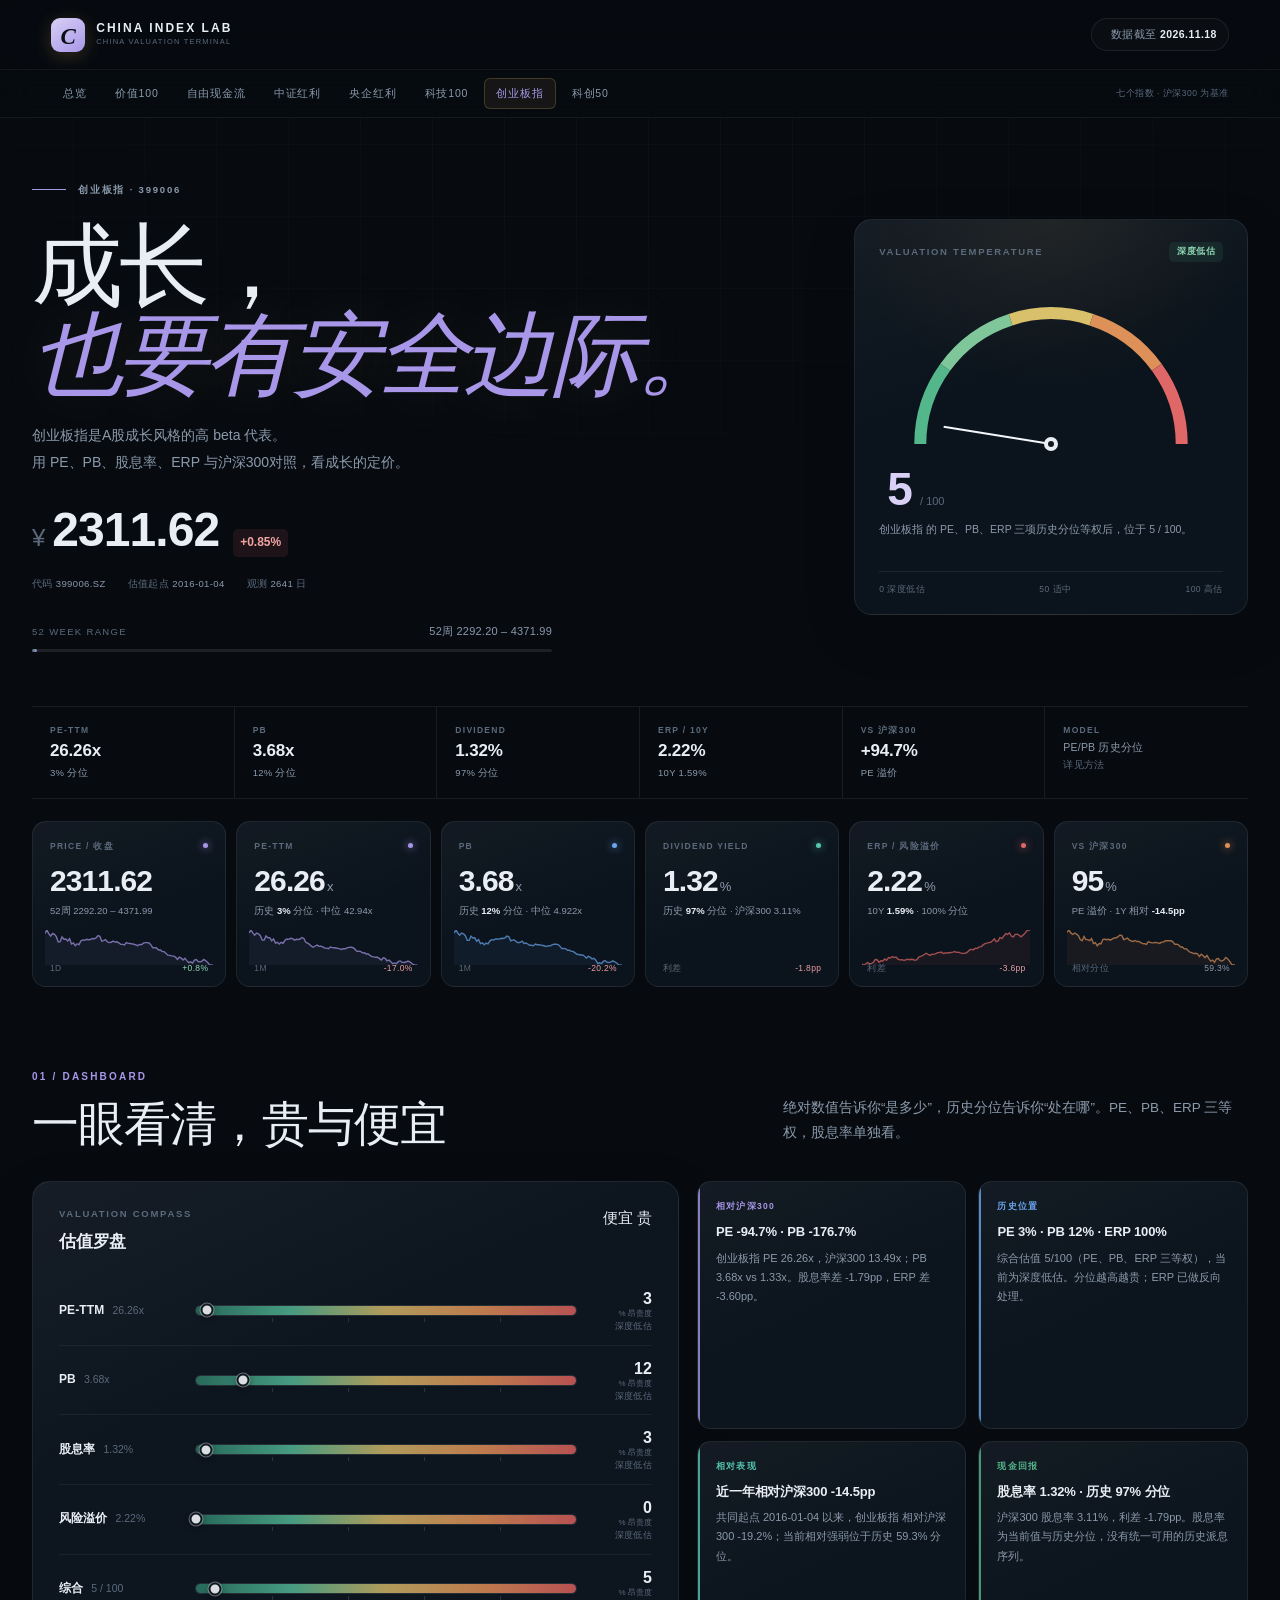
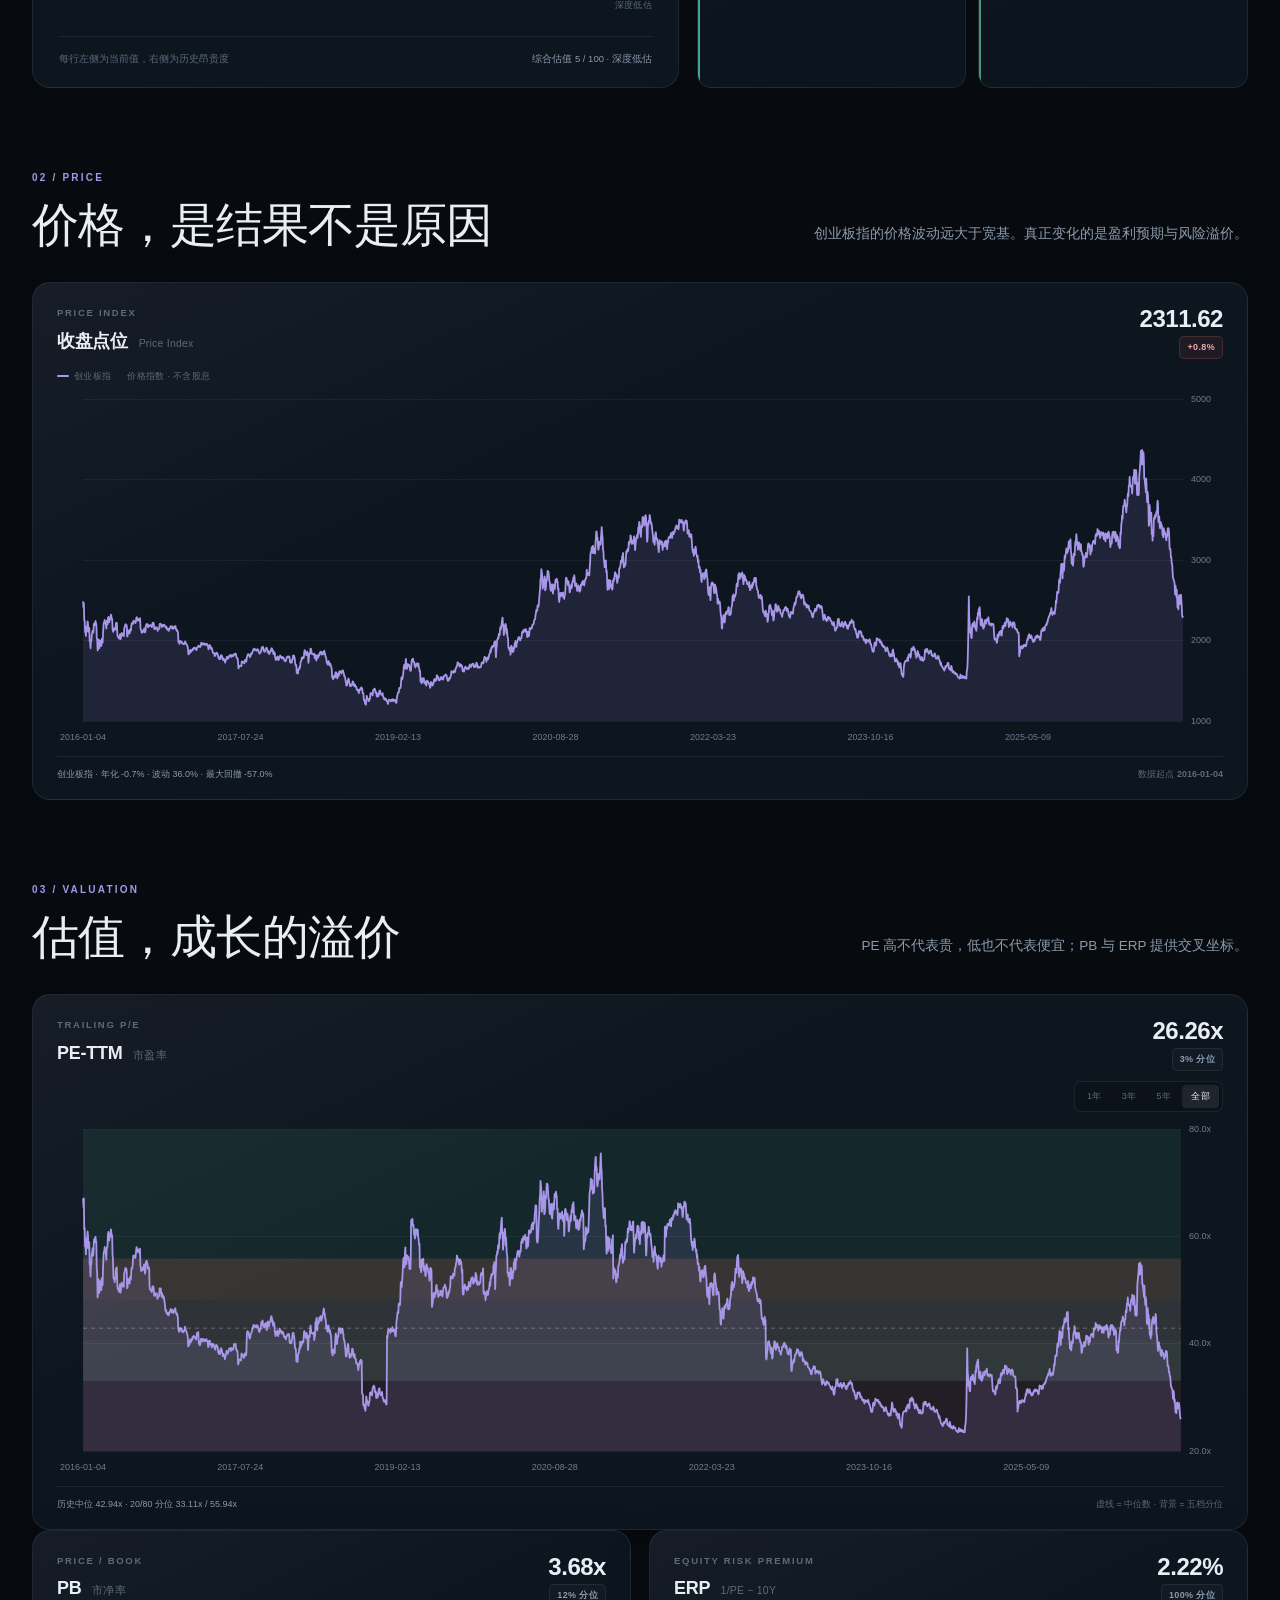
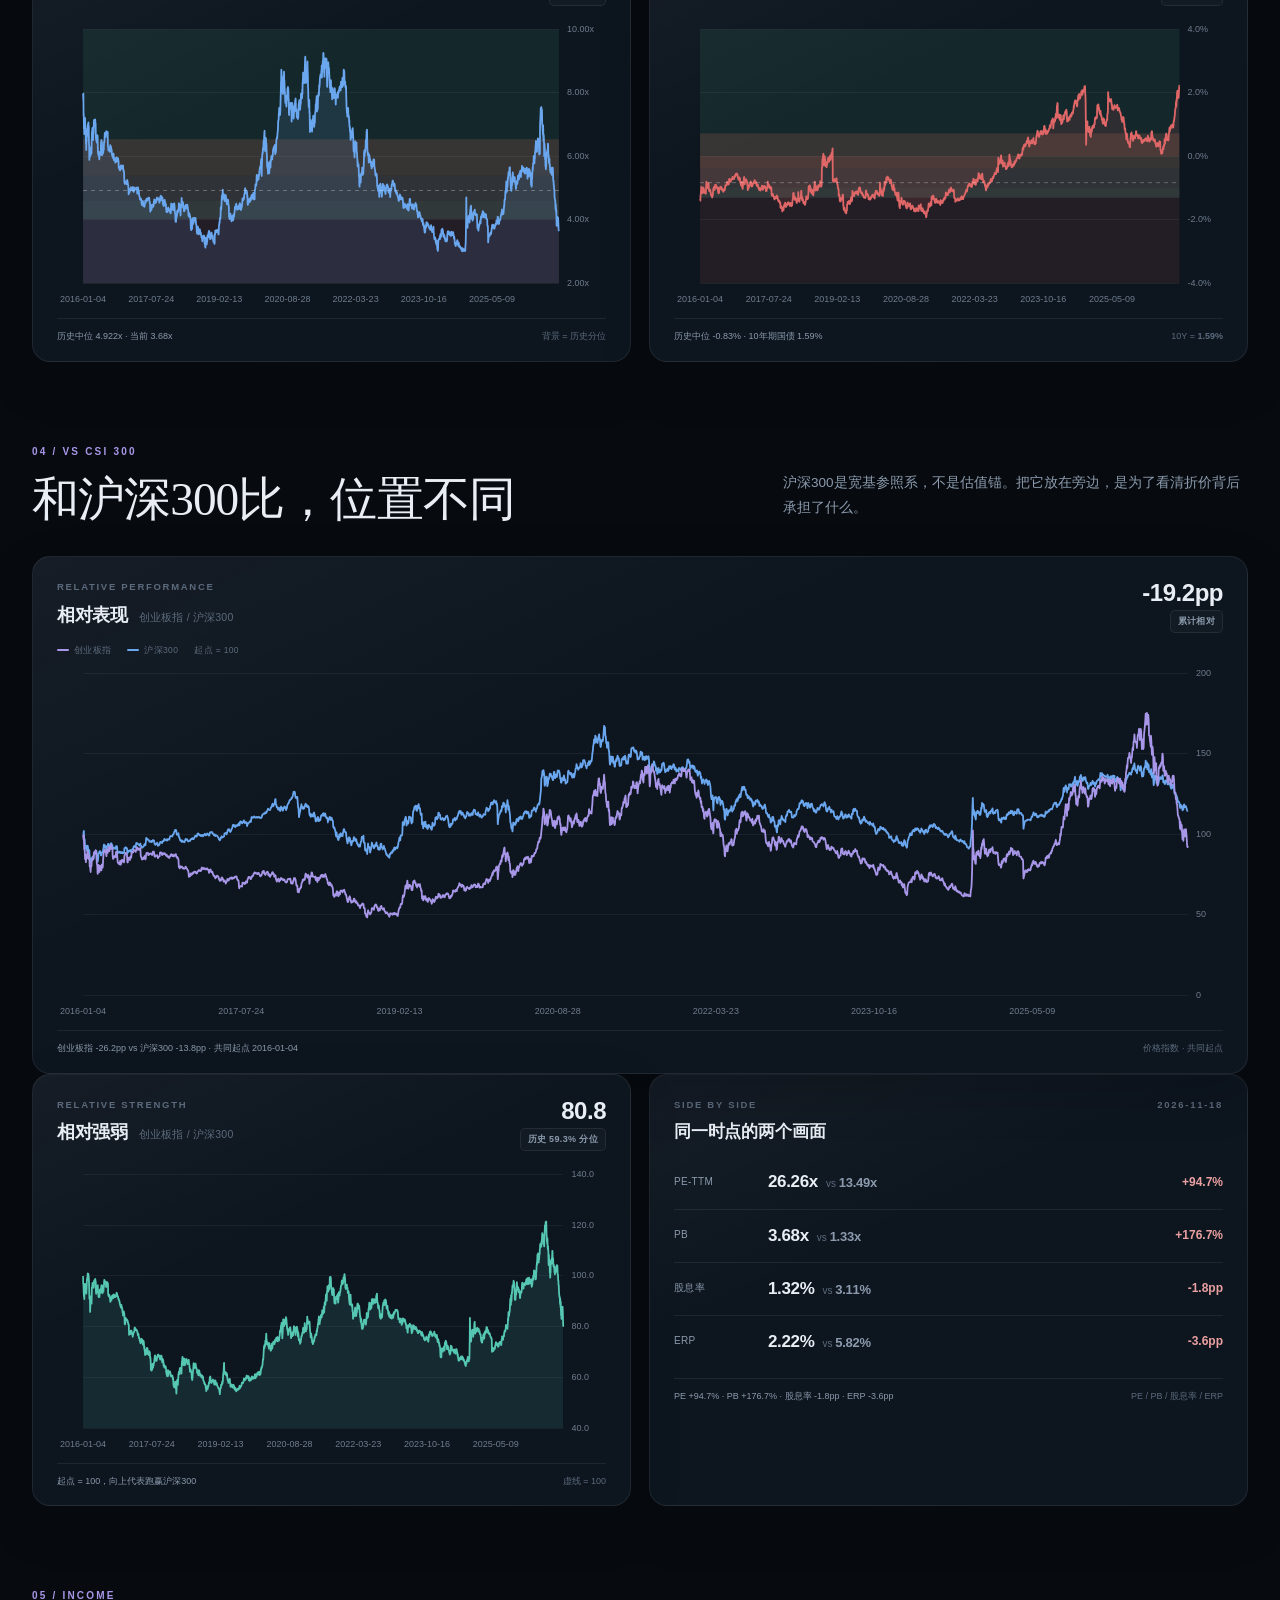
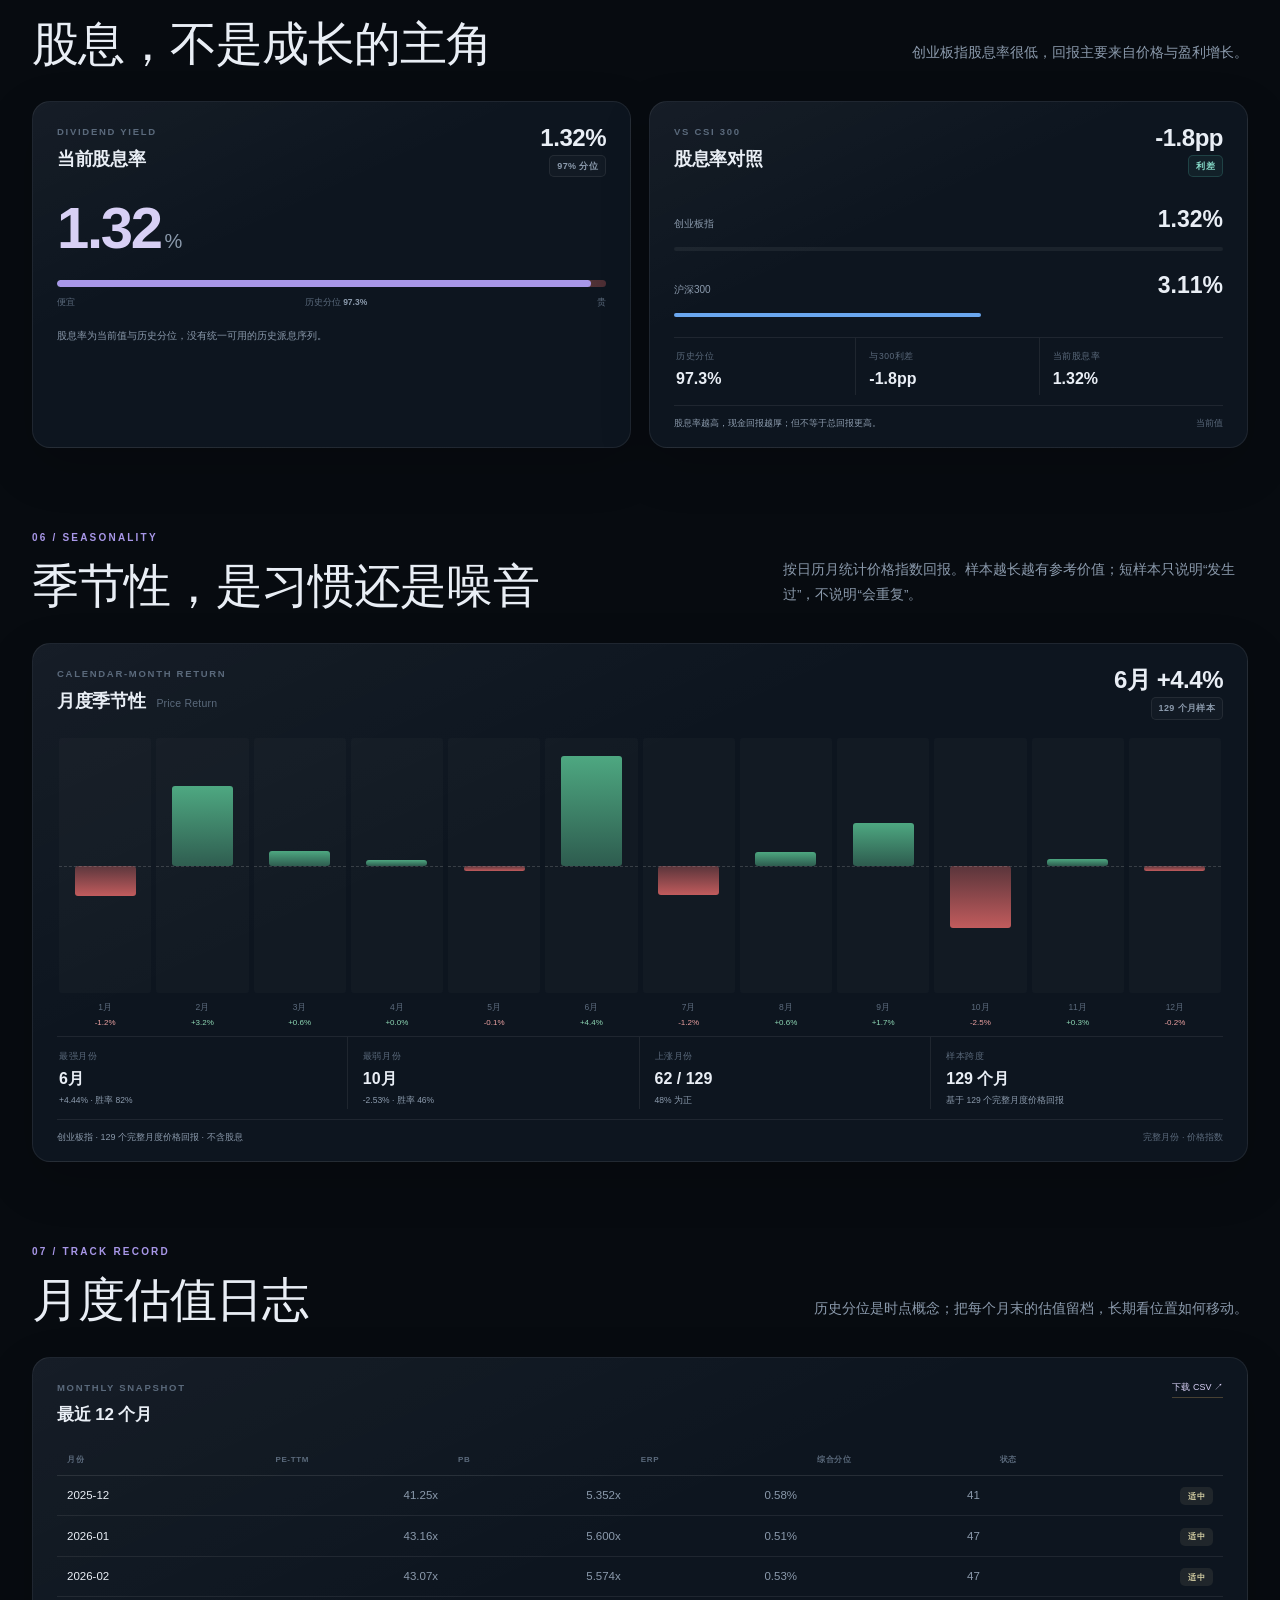
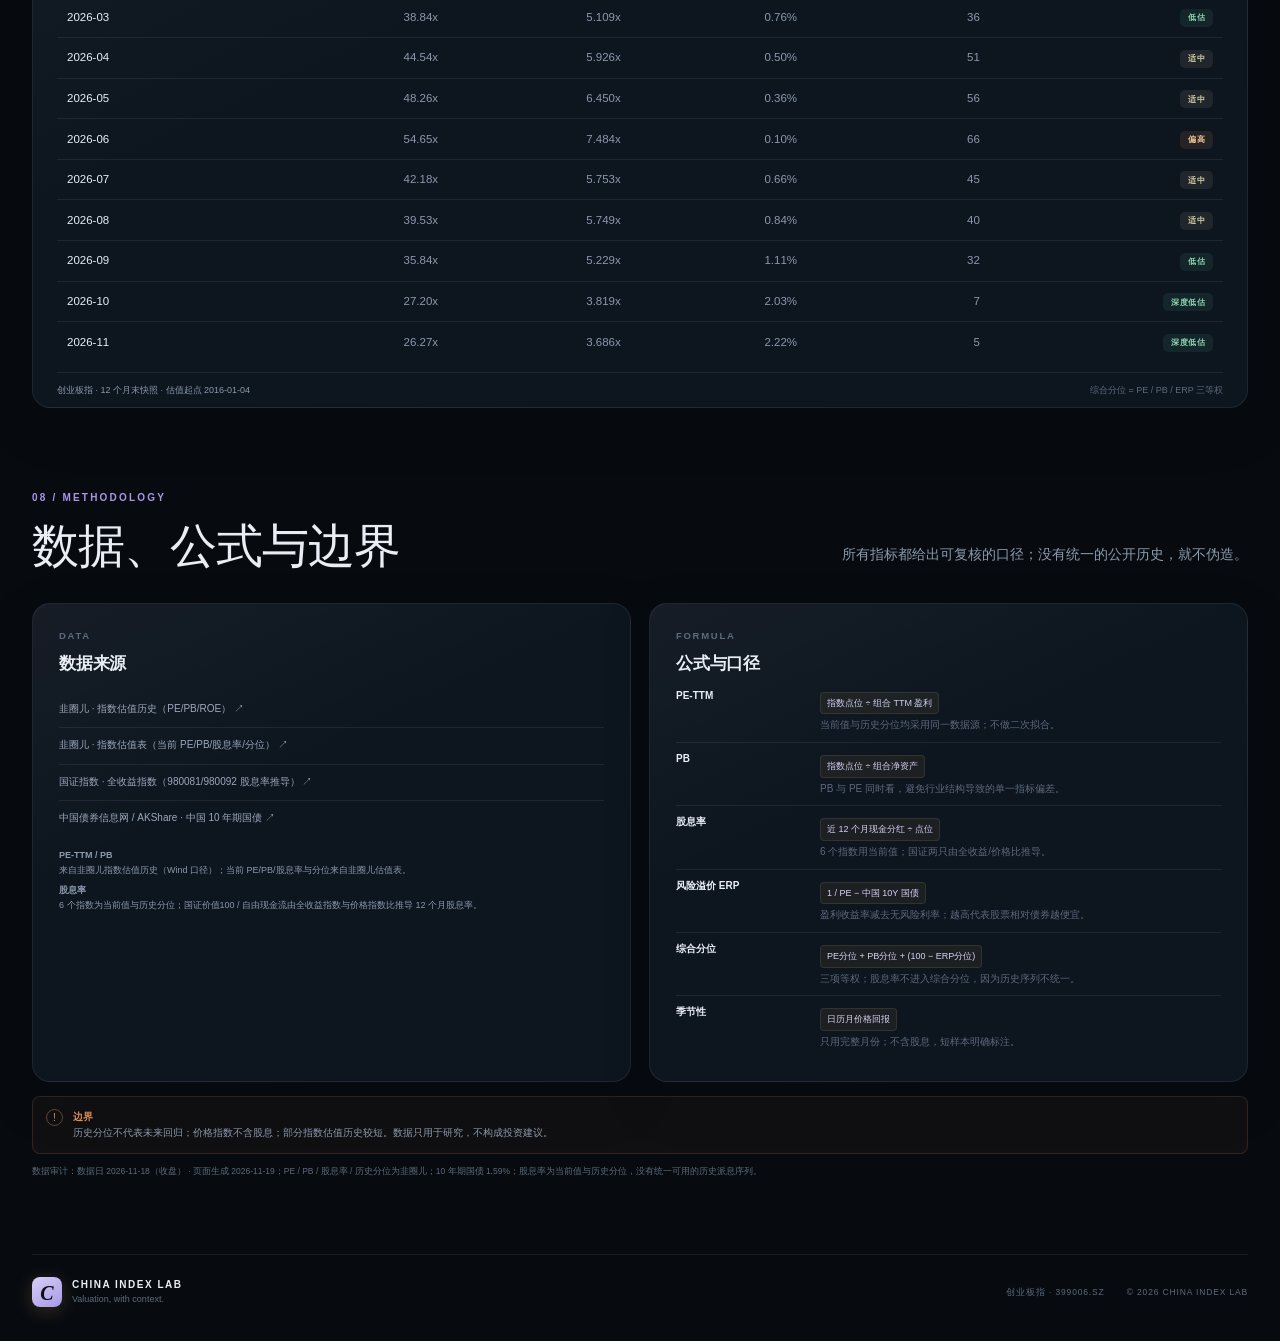
==== commit 37441675: "new" ====
--- a/site/chinext.html
+++ b/site/chinext.html
@@ -165,7 +165,7 @@
           <div class="chart-foot"><span>起点 = 100，向上代表跑赢沪深300</span><span>虚线 = 100</span></div>
         </div>
         <div class="card compare-card reveal">
-          <div class="card-head"><div><span class="micro">SIDE BY SIDE</span><h3>同一时点的两个画面</h3></div><span class="micro">2026-11-13</span></div>
+          <div class="card-head"><div><span class="micro">SIDE BY SIDE</span><h3>同一时点的两个画面</h3></div><span class="micro" id="compareDate">—</span></div>
           <div class="compare-list" id="compareList"></div>
           <div class="chart-foot"><span id="compareFoot">—</span><span>PE / PB / 股息率 / ERP</span></div>
         </div>
--- a/site/styles.css
+++ b/site/styles.css
@@ -1069,3 +1069,22 @@
 .pill.tone-red { color: #f3a5a5; border-color: rgba(224,103,103,.22); background: rgba(224,103,103,.08); }
 .pill.tone-green { color: #8ed7b4; border-color: rgba(84,183,139,.22); background: rgba(84,183,139,.08); }
 .pill.tone-blue { color: #a7c9f4; border-color: rgba(106,167,239,.22); background: rgba(106,167,239,.08); }
+
+/* ratio YoY + weekly MACD */
+.ratio-section { margin-top: 62px; }
+.ratio-card { padding: 22px 24px 16px; }
+.ratio-chart { height: 320px; margin-top: 3px; }
+.macd-head { display: flex; justify-content: space-between; align-items: baseline; gap: 12px; margin-top: 8px; padding: 10px 2px 4px; border-top: 1px solid var(--line); color: var(--dim); font-size: 8.5px; letter-spacing: .06em; }
+.macd-head span:last-child { color: var(--muted); font-family: var(--num); font-size: 9px; letter-spacing: 0; }
+.macd-head b { color: var(--text); font-weight: 500; }
+.macd-chart { height: 150px; }
+.swatch.band { height: 8px; width: 12px; border-radius: 2px; background: rgba(85,199,178,.22); border: 1px solid rgba(85,199,178,.28); }
+.swatch.dim { background: transparent; border-top: 1px dashed rgba(255,255,255,.4); height: 1px; }
+.ratio-card .line-legend { margin-bottom: 2px; }
+.ratio-card .line-legend span:last-child { margin-left: auto; color: var(--dim); font-family: var(--num); }
+.ratio-card .chart-foot { margin-top: 8px; }
+@media (max-width: 700px) {
+  .ratio-chart { height: 260px; }
+  .macd-chart { height: 130px; }
+  .ratio-card .line-legend span:last-child { margin-left: 0; width: 100%; }
+}
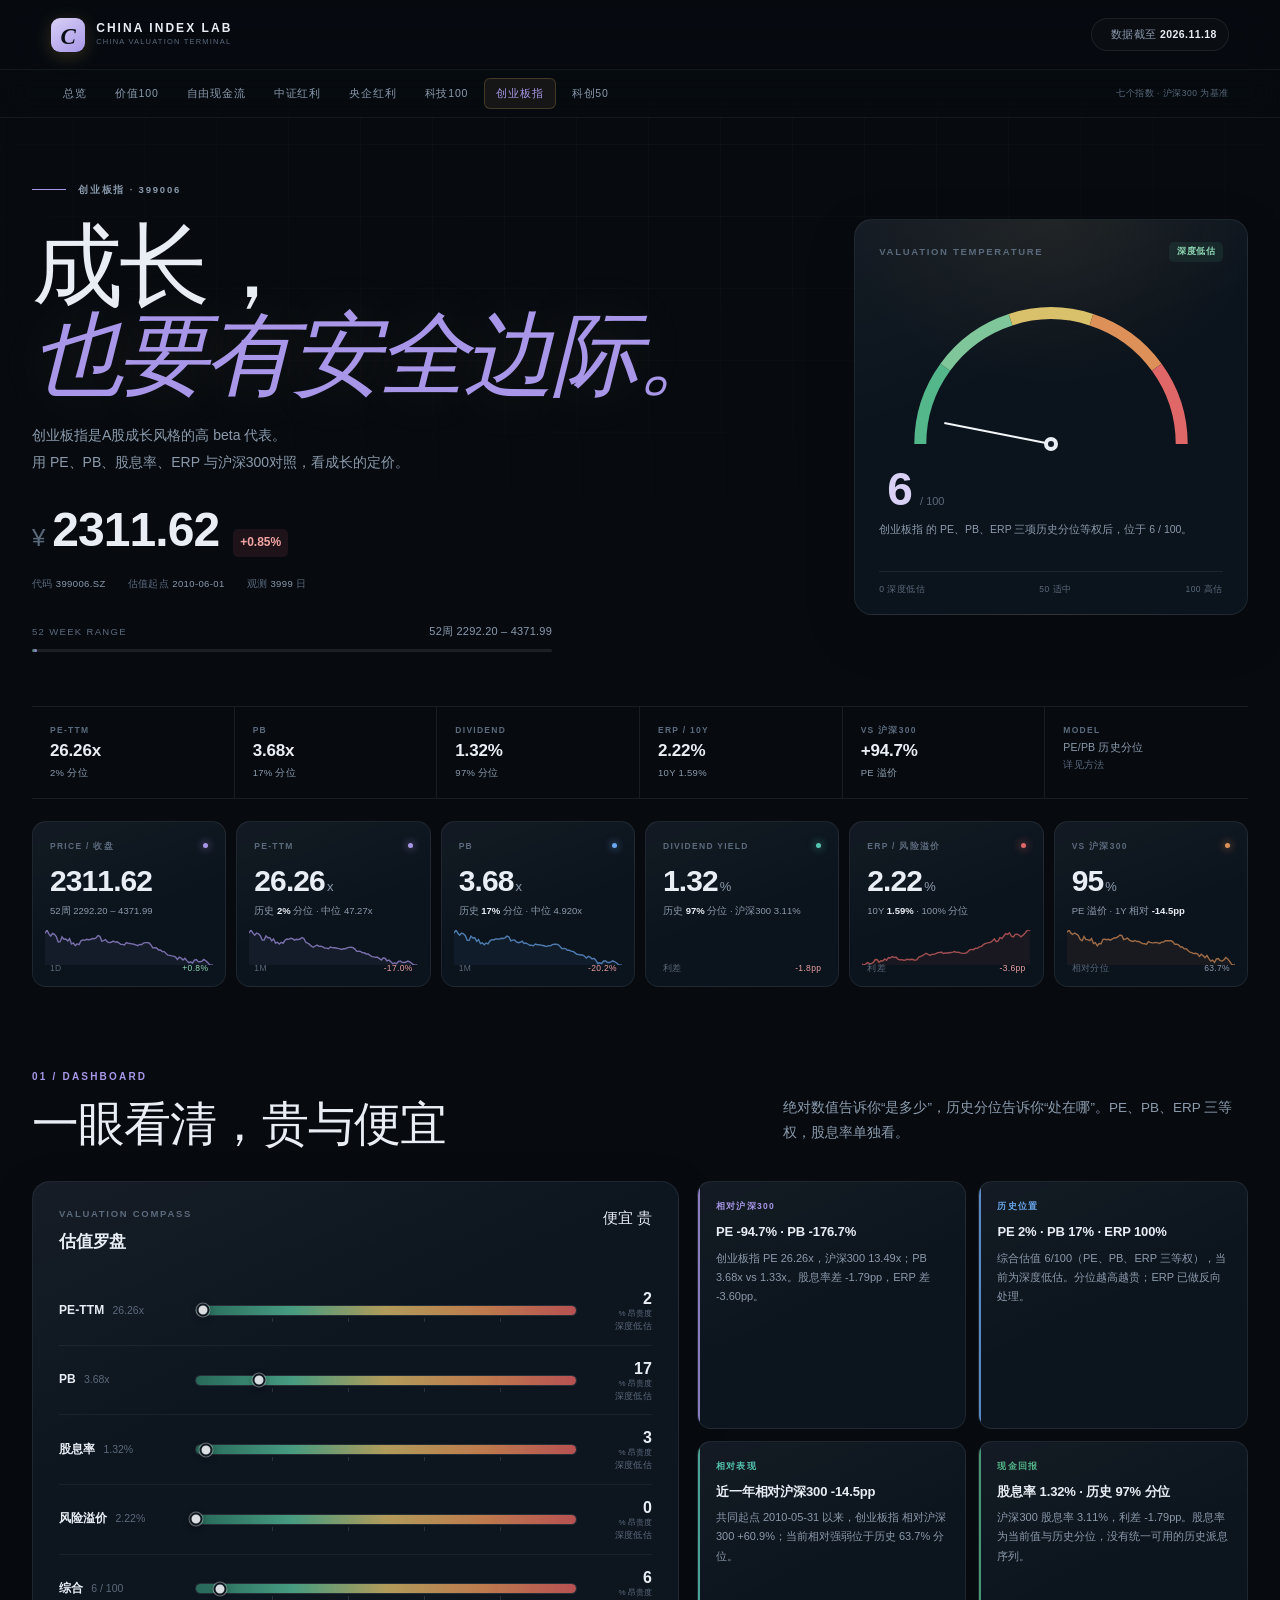
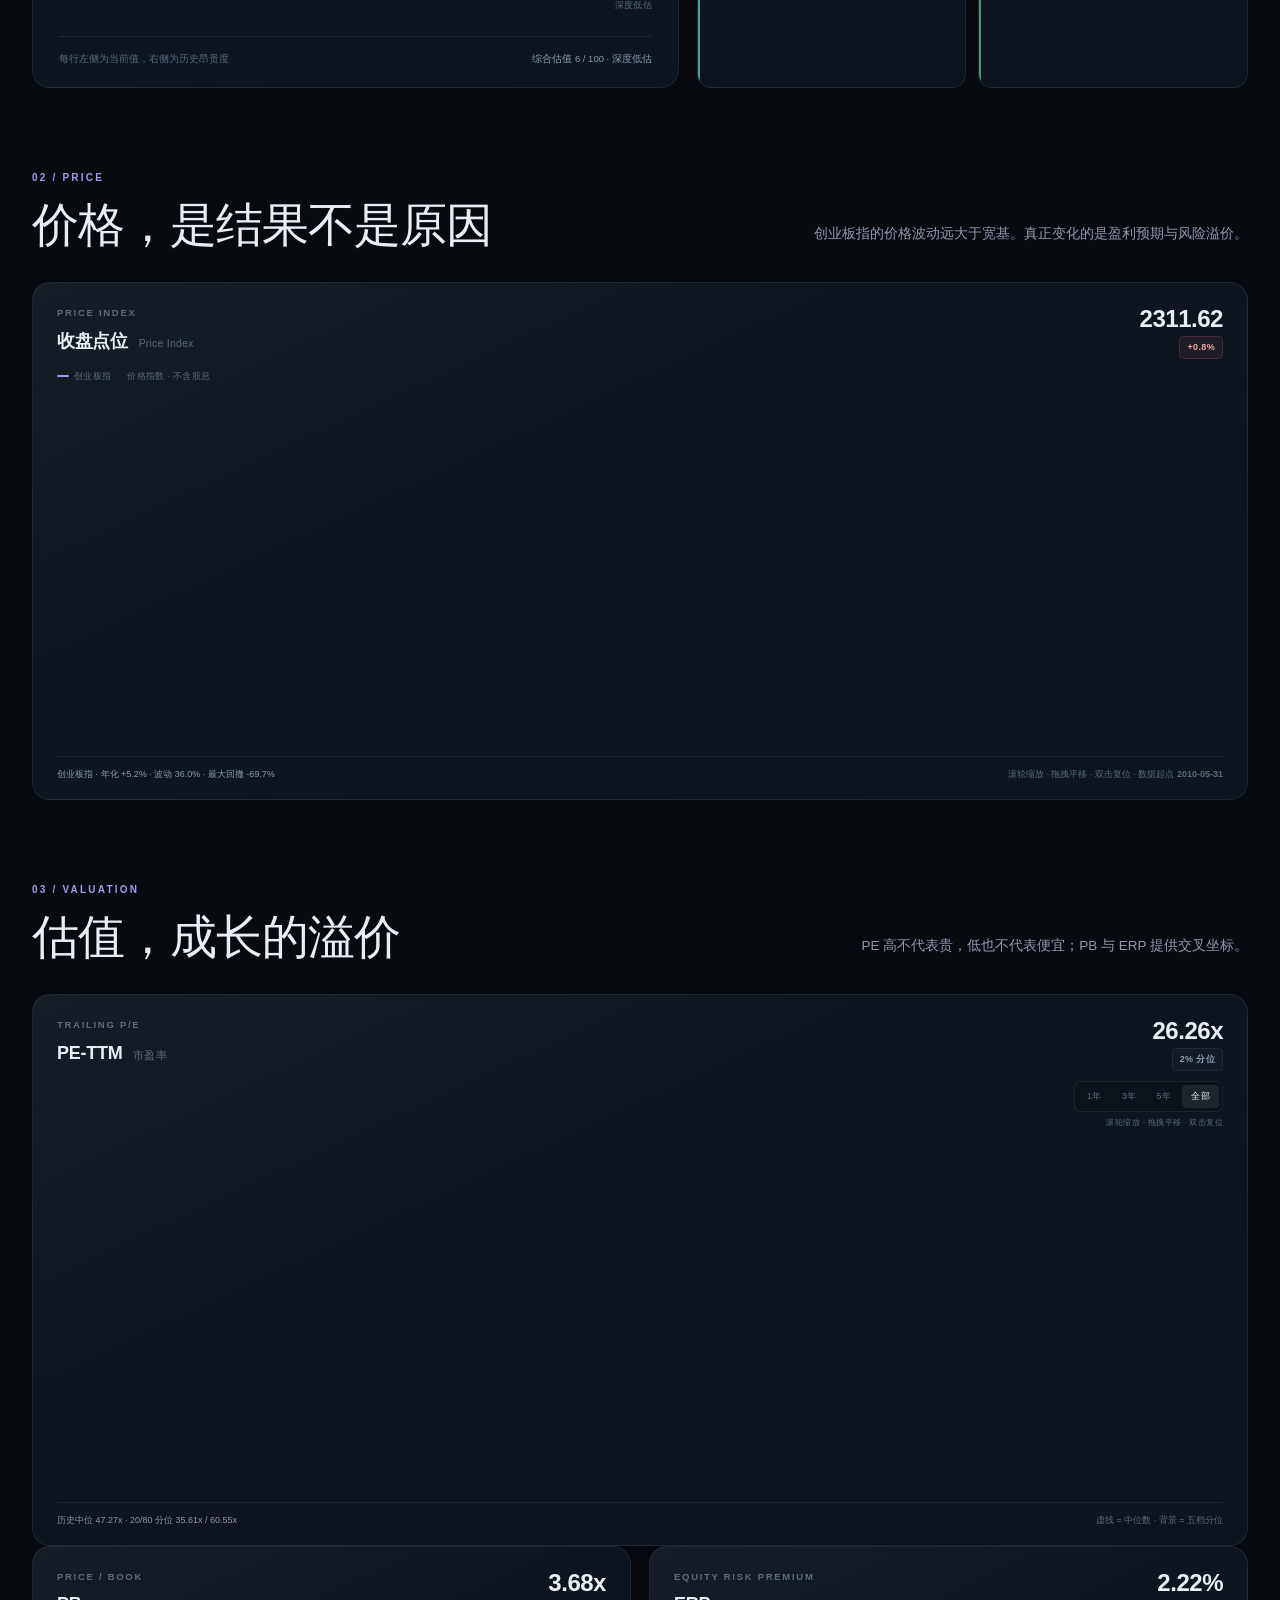
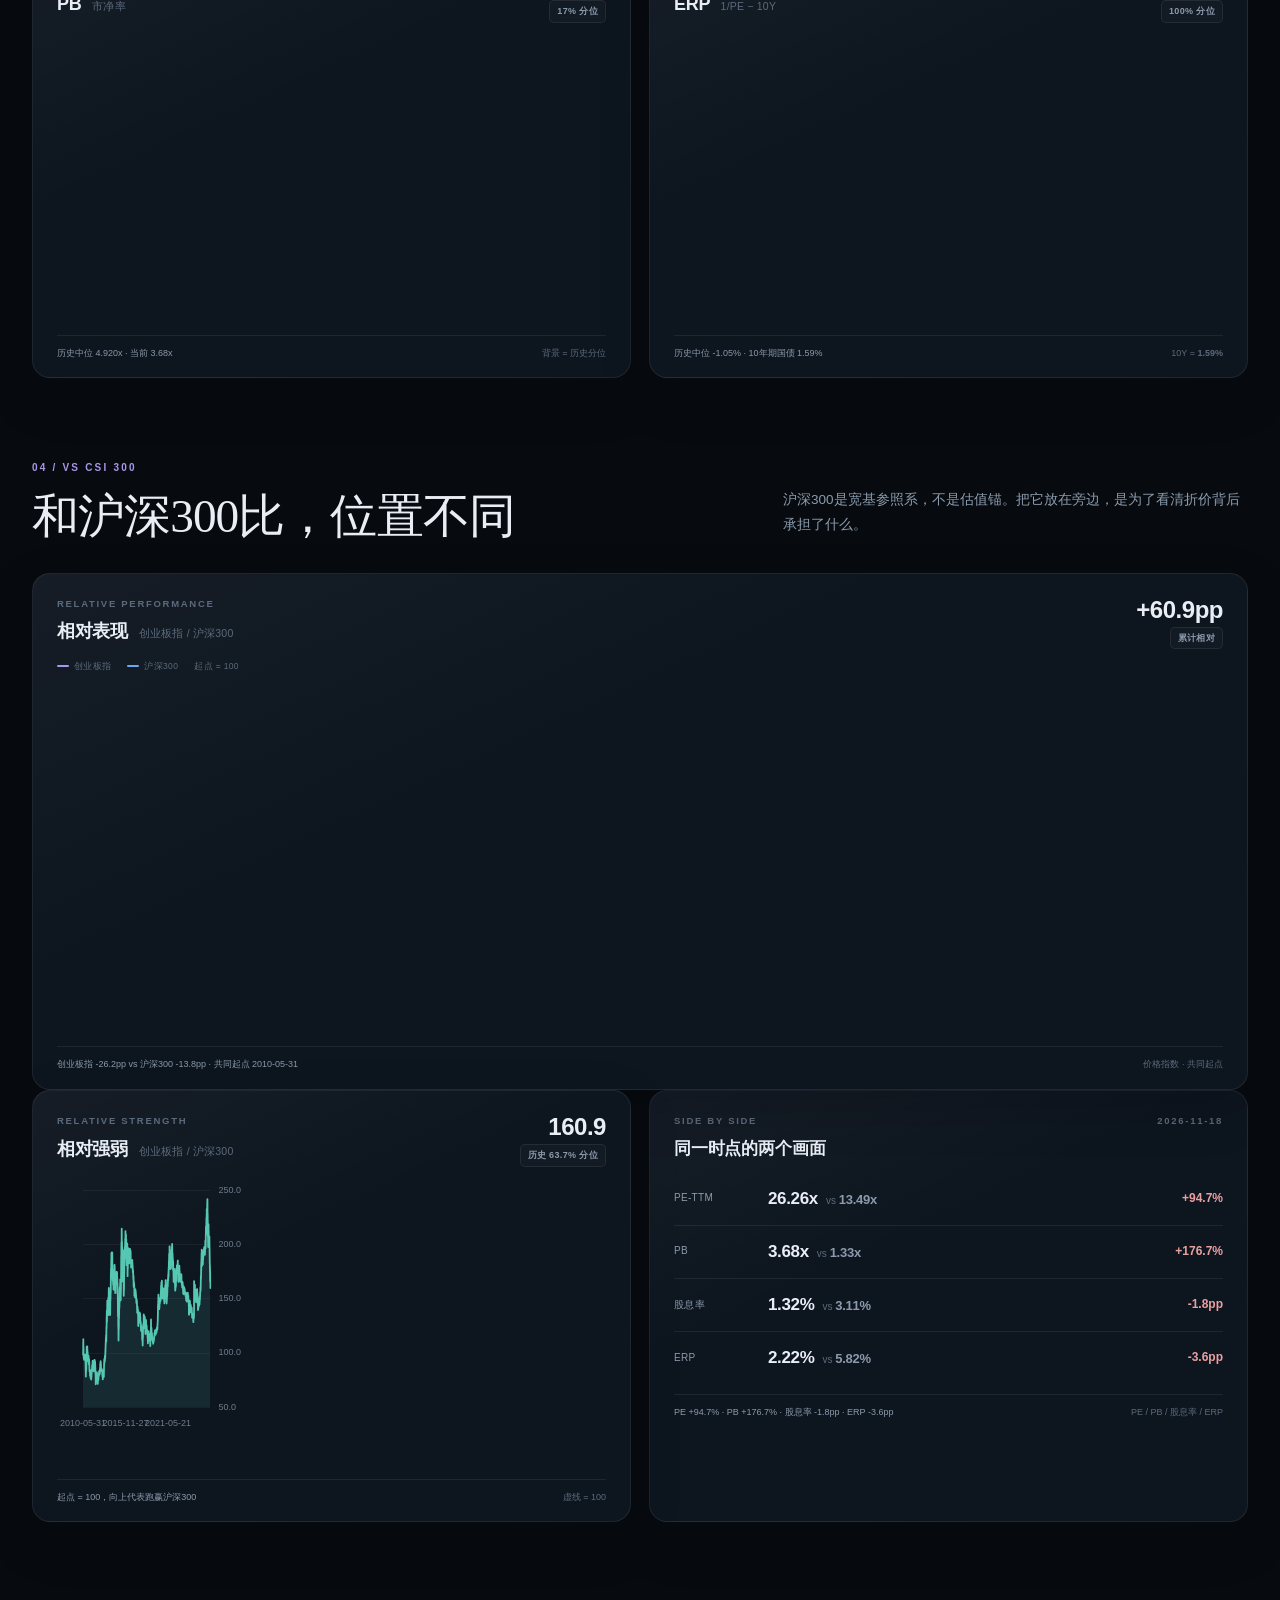
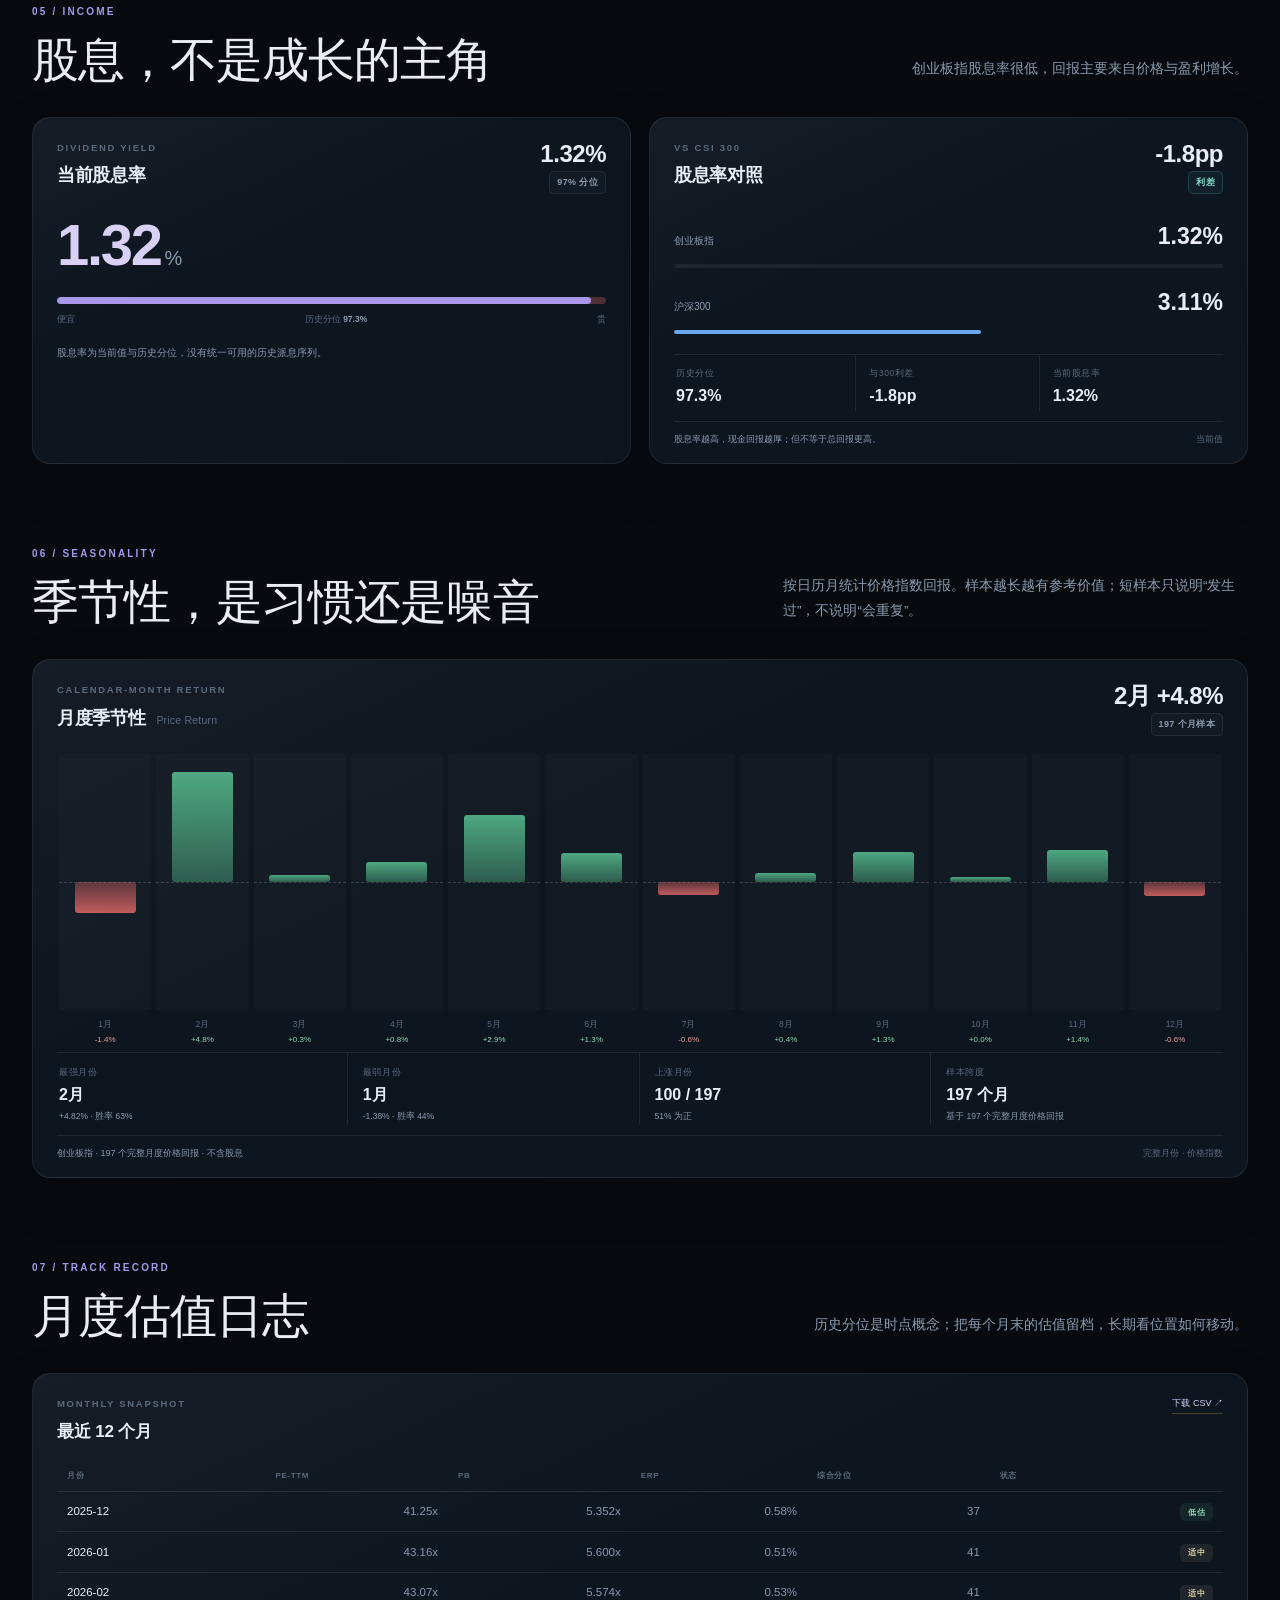
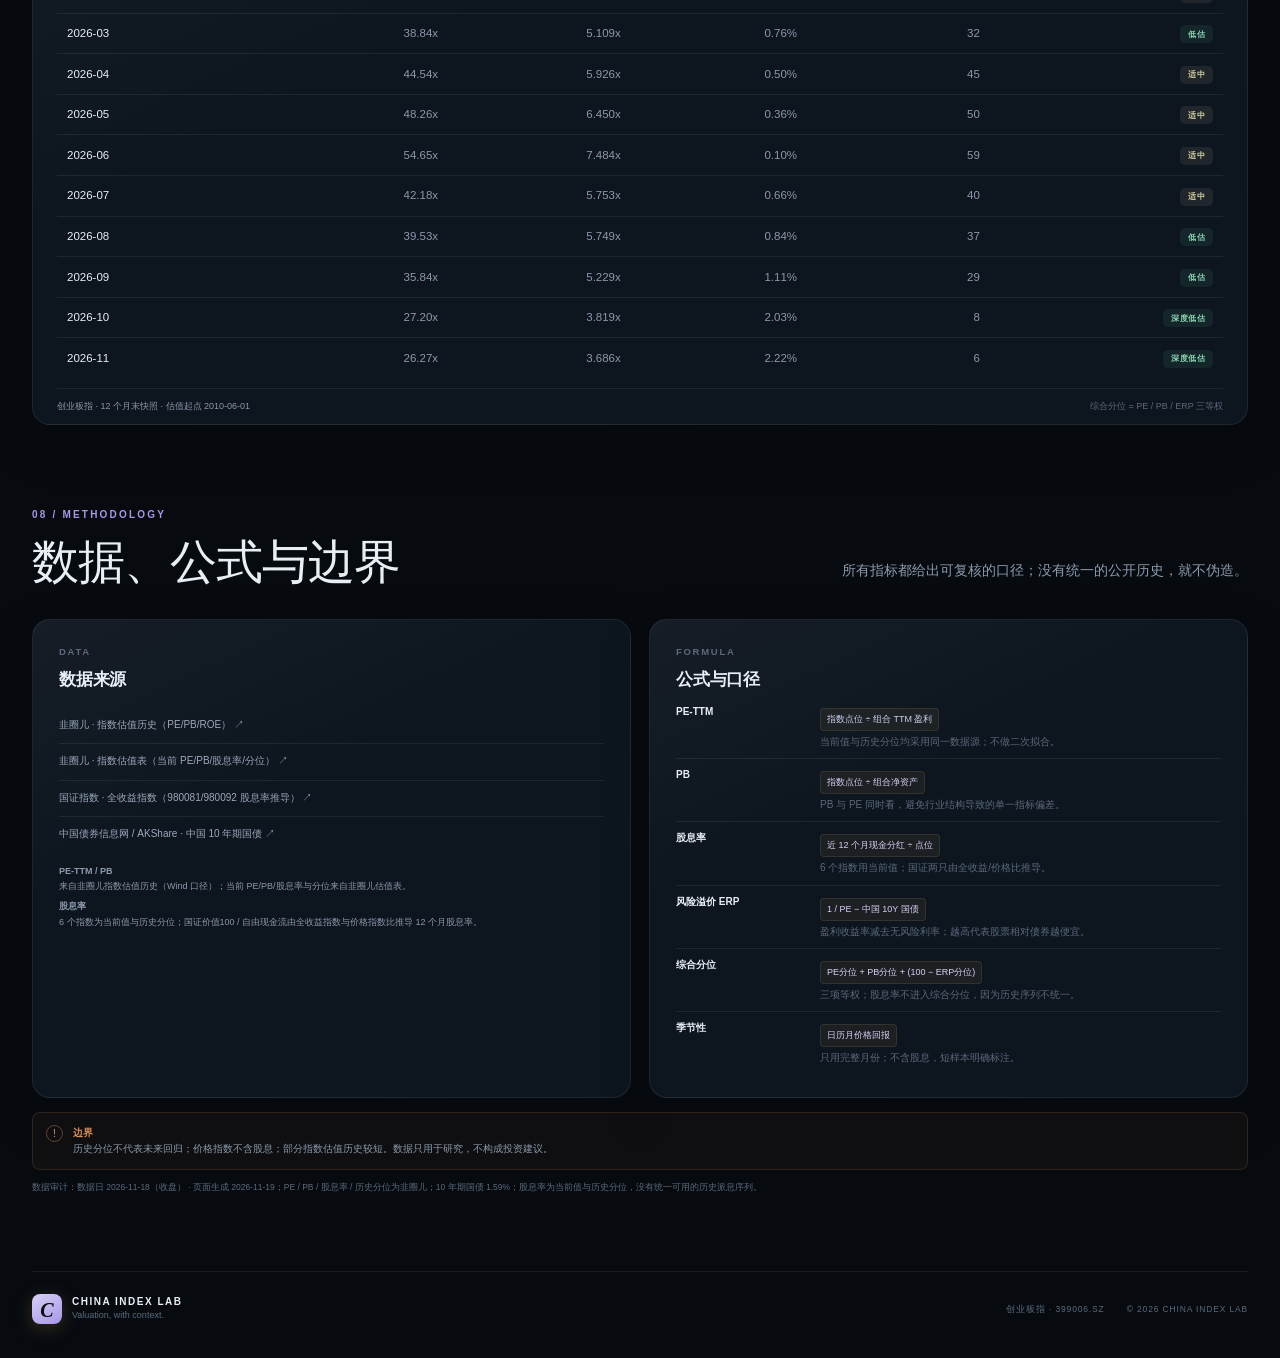
==== commit 165ca5cf: "new-update" ====
--- a/site/chinext.html
+++ b/site/chinext.html
@@ -98,7 +98,7 @@
         </div>
         <div class="line-legend"><span><i class="swatch gold"></i><span id="priceLegend">—</span></span><span>价格指数 · 不含股息</span></div>
         <div class="chart-wrap chart-tall"><canvas id="priceChart"></canvas></div>
-        <div class="chart-foot"><span id="priceFoot">—</span><span>数据起点 <b id="dataStart">—</b></span></div>
+        <div class="chart-foot"><span id="priceFoot">—</span><span>滚轮缩放 · 拖拽平移 · 双击复位 · 数据起点 <b id="dataStart">—</b></span></div>
       </div>
     </section>
 
@@ -116,6 +116,7 @@
         <div class="range-tabs" id="rangeTabs">
           <button data-range="1y">1年</button><button data-range="3y">3年</button><button data-range="5y">5年</button><button data-range="all" class="is-active">全部</button>
         </div>
+        <div class="zoom-hint">滚轮缩放 · 拖拽平移 · 双击复位</div>
         <div class="chart-wrap chart-tall"><canvas id="peChart"></canvas></div>
         <div class="chart-foot"><span id="peFoot">—</span><span>虚线 = 中位数 · 背景 = 五档分位</span></div>
       </div>
--- a/site/styles.css
+++ b/site/styles.css
@@ -924,167 +924,164 @@
   *, *::before, *::after { animation-duration: .001ms !important; animation-iteration-count: 1 !important; transition-duration: .001ms !important; }
   .reveal { transform: none; }
 }
+
+/* ================= China index additions ================= */
+body[data-theme="value"] { --gold: #e3b46a; --gold-soft: #f0d5a7; }
+body[data-theme="fcf"] { --gold: #54b78b; --gold-soft: #a9e0c4; }
+body[data-theme="dividend"] { --gold: #d99a6c; --gold-soft: #f0cfb3; }
+body[data-theme="soe"] { --gold: #e06767; --gold-soft: #f3b0b0; }
+body[data-theme="tech"] { --gold: #6aa7ef; --gold-soft: #c2dcf2; }
+body[data-theme="chinext"] { --gold: #a897e8; --gold-soft: #d8d0f5; }
+body[data-theme="star"] { --gold: #55c7b2; --gold-soft: #a9e7da; }
+body[data-theme="benchmark"] { --gold: #8b9bb0; --gold-soft: #cdd6e2; }
+
+.hero { display: block; min-height: 0; padding: 64px 0 54px; }
+.hero-grid { display: grid; grid-template-columns: minmax(0, 1.32fr) minmax(330px, .68fr); align-items: center; gap: 58px; }
+.hero-lede { max-width: 660px; margin: 0; color: var(--muted); font-size: 14px; line-height: 1.95; }
+.hero-price { margin-top: 30px; }
+.hero-price b { font-size: 48px; }
+.change-chip { margin-left: 7px; padding: 4px 7px; border-radius: 5px; font-family: var(--num); font-size: 12px; font-weight: 600; background: rgba(255,255,255,.04); color: var(--muted); }
+.change-chip.up { color: #f3a5a5; background: rgba(224,103,103,.1); }
+.change-chip.down { color: #8ed7b4; background: rgba(84,183,139,.1); }
+.hero-meta { display: flex; gap: 22px; flex-wrap: wrap; margin-top: 18px; color: var(--dim); font-size: 9.5px; letter-spacing: .04em; }
+.hero-meta b { color: var(--muted); font-family: var(--num); font-weight: 500; }
+.range-row { max-width: 520px; margin-top: 30px; }
+.range-row .range-track { margin-top: 9px; }
+.gauge-card { padding: 22px 24px 18px; overflow: hidden; background: radial-gradient(ellipse 90% 70% at 50% 0%, rgba(227,180,106,.08), transparent 60%), linear-gradient(160deg, rgba(255,255,255,.035), transparent 40%), #0b131c; }
+.gauge-head { display: flex; align-items: center; justify-content: space-between; gap: 10px; }
+#gauge { display: block; width: 100%; height: 230px; margin-top: 2px; }
+.gauge-card .gauge-score { margin-top: -28px; padding-left: 8px; }
+.gauge-card .gauge-score b { font-family: var(--num); font-size: 46px; line-height: 1; font-weight: 600; letter-spacing: -.04em; color: var(--gold-soft); }
+.gauge-card .gauge-score span { color: var(--dim); font-family: var(--num); font-size: 11px; margin-left: 4px; }
+.gauge-note { min-height: 38px; margin: 9px 0 0; color: var(--muted); font-size: 10.5px; line-height: 1.7; }
+.gauge-scale { display: flex; justify-content: space-between; border-top: 1px solid var(--line); margin-top: 12px; padding-top: 10px; color: var(--dim); font-size: 8.5px; }
+.regime { display: inline-flex; align-items: center; height: 20px; padding: 0 8px; border-radius: 5px; font-size: 9px; font-weight: 700; letter-spacing: .05em; white-space: nowrap; }
+.regime.expensive { color: #f3a5a5; background: rgba(224,103,103,.12); }
+.regime.rich { color: #f1c892; background: rgba(221,145,89,.11); }
+.regime.fair { color: #d8d2a6; background: rgba(216,210,166,.09); }
+.regime.cheap, .regime.deep-cheap { color: #8ed7b4; background: rgba(84,183,139,.1); }
+
+.chart-tall { height: 360px; margin-top: 3px; }
+.insight-card h3 { margin: 9px 0 7px; font-size: 13px; font-weight: 600; line-height: 1.5; letter-spacing: -.01em; }
+.insight-card p { margin: 0; color: var(--muted); font-size: 11px; line-height: 1.75; }
+.mc-spark.empty { opacity: 0; }
+.compare-card { padding: 22px 24px 17px; }
+.compare-list { margin-top: 10px; }
+.compare-row { grid-template-columns: 84px minmax(0, 1fr) 80px; }
+.compare-values b { font-size: 17px; }
+.compare-delta { font-size: 12px; }
+
+.income-grid { display: grid; grid-template-columns: 1fr 1fr; gap: 18px; }
+.income-card { padding: 22px 24px 17px; }
+.yield-big { display: flex; align-items: baseline; gap: 4px; margin-top: 22px; }
+.yield-big b { font-family: var(--num); font-size: 58px; font-weight: 600; line-height: 1; letter-spacing: -.04em; color: var(--gold-soft); }
+.yield-big span { color: var(--muted); font-family: var(--num); font-size: 20px; }
+.percentile-bar { margin-top: 22px; }
+.pb-track { display: block; position: relative; height: 7px; border-radius: 99px; background: linear-gradient(90deg, rgba(84,183,139,.3), rgba(216,193,107,.25) 50%, rgba(224,103,103,.3)); overflow: hidden; }
+.pb-track i { display: block; height: 100%; border-radius: inherit; background: var(--gold); box-shadow: 0 0 18px rgba(227,180,106,.25); }
+.pb-labels { display: flex; justify-content: space-between; margin-top: 8px; color: var(--dim); font-size: 8.5px; }
+.pb-labels b { color: var(--muted); font-family: var(--num); }
+.income-note { margin: 18px 0 0; color: var(--muted); font-size: 10px; line-height: 1.75; }
+.yield-compare { margin-top: 24px; display: grid; gap: 16px; }
+.yield-compare > div { display: grid; grid-template-columns: 1fr auto; align-items: baseline; gap: 4px 12px; }
+.yield-compare span { color: var(--muted); font-size: 10px; }
+.yield-compare b { font-family: var(--num); font-size: 23px; font-weight: 600; }
+.yield-compare i { grid-column: 1 / -1; display: block; height: 4px; margin-top: 4px; border-radius: 99px; background: rgba(255,255,255,.06); overflow: hidden; position: relative; }
+.yield-compare i::after { content: ""; position: absolute; left: 0; top: 0; bottom: 0; width: var(--w, 0%); background: var(--gold); border-radius: inherit; }
+.yield-compare #dyBenchBar { width: 0; background: var(--blue); }
+.risk-strip { display: grid; grid-template-columns: repeat(3, 1fr); gap: 1px; margin-top: 20px; border-top: 1px solid var(--line); }
+.risk-stat { padding: 11px 12px 2px; border-right: 1px solid var(--line); }
+.risk-stat:last-child { border-right: 0; }
+.risk-stat span { display: block; color: var(--dim); font-size: 8.5px; }
+.risk-stat b { display: block; margin-top: 3px; font-family: var(--num); font-size: 16px; font-weight: 600; }
+
+.log-card { padding: 22px 24px 10px; }
+.table-wrap { overflow-x: auto; }
+.log-table { width: 100%; border-collapse: collapse; margin-top: 14px; font-size: 10px; }
+.log-table th { padding: 9px 10px; border-bottom: 1px solid rgba(255,255,255,.1); color: var(--dim); font-size: 8px; font-weight: 600; letter-spacing: .08em; text-align: left; white-space: nowrap; }
+.log-table td { padding: 10px; border-bottom: 1px solid var(--line); color: var(--muted); font-family: var(--num); white-space: nowrap; }
+.log-table td:first-child { color: var(--text); }
+.log-table tr:last-child td { border-bottom: 0; }
+.log-table .regime { height: 18px; font-size: 8px; }
+.text-link { color: var(--gold-soft); font-size: 9px; border-bottom: 1px solid rgba(227,180,106,.28); padding-bottom: 2px; }
+.source-list { display: grid; gap: 1px; margin-top: 14px; }
+.source-list a { display: block; padding: 9px 0; border-top: 1px solid var(--line); color: #9aa9bb; font-size: 10px; }
+.source-list a:first-child { border-top: 0; }
+.source-list a:hover { color: var(--gold-soft); }
+.method-note { margin-top: 12px; color: var(--muted); font-size: 9px; line-height: 1.7; }
+.method-note p { margin: 0 0 5px; }
+.formula-list { margin: 10px 0 0; }
+.formula-list > div { padding: 8px 0; border-top: 1px solid var(--line); }
+.formula-list > div:first-child { border-top: 0; }
+.formula-list dt { color: var(--text); font-size: 10px; font-weight: 600; }
+.formula-list dd { margin: 4px 0 0; color: var(--muted); font-size: 9.5px; line-height: 1.65; }
+.formula-list code { color: var(--gold-soft); font-family: var(--num); font-size: 9px; }
+.formula-list p { margin: 3px 0 0; color: var(--dim); }
+.methodology .model-warning { margin-top: 14px; }
+.methodology .audit-note { margin-top: 10px; }
+.etf-nav a.is-active { color: var(--gold); border-color: rgba(227,180,106,.22); background: rgba(227,180,106,.07); }
+
+@media (max-width: 1180px) {
+  .hero-grid { gap: 32px; grid-template-columns: minmax(0, 1.2fr) minmax(300px, .8fr); }
+}
+@media (max-width: 960px) {
+  .hero-grid { grid-template-columns: 1fr; }
+  .gauge-card { max-width: 560px; }
+  .income-grid { grid-template-columns: 1fr; }
+}
+@media (max-width: 700px) {
+  .hero { padding-top: 38px; }
+  .hero-price b { font-size: 38px; }
+  .hero-meta { gap: 12px; }
+  .chart-tall { height: 300px; }
+  .risk-strip { grid-template-columns: 1fr 1fr; }
+  .risk-stat:nth-child(2) { border-right: 0; }
+  .risk-stat:nth-child(3) { border-top: 1px solid var(--line); }
+}
+
+/* hub */
+.hub-grid { grid-template-columns: repeat(4, 1fr); }
+.hub-bench { min-height: 0; }
+.hub-bench-value { display: flex; align-items: baseline; gap: 4px; margin-top: 22px; }
+.hub-bench-value b { font-family: var(--num); font-size: 48px; font-weight: 600; line-height: 1; letter-spacing: -.04em; color: var(--gold-soft); }
+.hub-bench-value span { color: var(--muted); font-family: var(--num); font-size: 18px; }
+.hub-bench p { margin: 14px 0 0; color: var(--muted); font-size: 10.5px; line-height: 1.7; }
+.hub-bench p b { color: var(--text); font-family: var(--num); font-weight: 600; }
+.hub-bench-foot { display: flex; justify-content: space-between; gap: 10px; margin-top: 24px; padding-top: 12px; border-top: 1px solid var(--line); color: var(--dim); font-size: 9px; }
+.hub-bench-foot b { color: var(--muted); font-family: var(--num); }
+.hub-table { padding: 22px 24px 8px; }
+.hub-table .spy-table th, .hub-table .spy-table td { white-space: nowrap; }
+.hub-table .spy-table td:first-child { color: var(--text); }
+
+@media (max-width: 1180px) { .hub-grid { grid-template-columns: repeat(3, 1fr); } }
+@media (max-width: 960px) { .hub-grid { grid-template-columns: repeat(2, 1fr); } }
+@media (max-width: 700px) { .hub-grid { grid-template-columns: 1fr; } }
+
+.brand-text { display: flex; flex-direction: column; justify-content: center; gap: 3px; line-height: 1.1; }
+.brand-text b { font-size: 12px; font-weight: 700; letter-spacing: .17em; color: var(--text); white-space: nowrap; }
+.brand-text small { color: var(--dim); font-size: 7.5px; letter-spacing: .16em; white-space: nowrap; }
+
+.hub-price em.up { color: #f3a5a5; }
+.hub-price em.down { color: #8ed7b4; }
+
+.hub-price em { display: inline-block; margin-left: 10px; font-size: 10px; font-style: normal; }
+
+.pill.tone-red { color: #f3a5a5; border-color: rgba(224,103,103,.22); background: rgba(224,103,103,.08); }
+.pill.tone-green { color: #8ed7b4; border-color: rgba(84,183,139,.22); background: rgba(84,183,139,.08); }
+.pill.tone-blue { color: #a7c9f4; border-color: rgba(106,167,239,.22); background: rgba(106,167,239,.08); }
+
+/* ratio YoY + percentile zones */
+.ratio-section { margin-top: 62px; }
+.ratio-card { padding: 22px 24px 16px; }
+.ratio-chart { height: 320px; margin-top: 3px; }
+.swatch.band { height: 8px; width: 12px; border-radius: 2px; background: rgba(85,199,178,.22); border: 1px solid rgba(85,199,178,.28); }
+.swatch.dim { background: transparent; border-top: 1px dashed rgba(255,255,255,.4); height: 1px; }
+.ratio-card .line-legend { margin-bottom: 2px; }
+.ratio-card .line-legend span:last-child { margin-left: auto; color: var(--dim); font-family: var(--num); }
+.ratio-card .chart-foot { margin-top: 8px; }
+@media (max-width: 700px) {
+  .ratio-chart { height: 260px; }
+    .ratio-card .line-legend span:last-child { margin-left: 0; width: 100%; }
+}
 
-/* ================= China index additions ================= */
-body[data-theme="value"] { --gold: #e3b46a; --gold-soft: #f0d5a7; }
-body[data-theme="fcf"] { --gold: #54b78b; --gold-soft: #a9e0c4; }
-body[data-theme="dividend"] { --gold: #d99a6c; --gold-soft: #f0cfb3; }
-body[data-theme="soe"] { --gold: #e06767; --gold-soft: #f3b0b0; }
-body[data-theme="tech"] { --gold: #6aa7ef; --gold-soft: #c2dcf2; }
-body[data-theme="chinext"] { --gold: #a897e8; --gold-soft: #d8d0f5; }
-body[data-theme="star"] { --gold: #55c7b2; --gold-soft: #a9e7da; }
-body[data-theme="benchmark"] { --gold: #8b9bb0; --gold-soft: #cdd6e2; }
-
-.hero { display: block; min-height: 0; padding: 64px 0 54px; }
-.hero-grid { display: grid; grid-template-columns: minmax(0, 1.32fr) minmax(330px, .68fr); align-items: center; gap: 58px; }
-.hero-lede { max-width: 660px; margin: 0; color: var(--muted); font-size: 14px; line-height: 1.95; }
-.hero-price { margin-top: 30px; }
-.hero-price b { font-size: 48px; }
-.change-chip { margin-left: 7px; padding: 4px 7px; border-radius: 5px; font-family: var(--num); font-size: 12px; font-weight: 600; background: rgba(255,255,255,.04); color: var(--muted); }
-.change-chip.up { color: #f3a5a5; background: rgba(224,103,103,.1); }
-.change-chip.down { color: #8ed7b4; background: rgba(84,183,139,.1); }
-.hero-meta { display: flex; gap: 22px; flex-wrap: wrap; margin-top: 18px; color: var(--dim); font-size: 9.5px; letter-spacing: .04em; }
-.hero-meta b { color: var(--muted); font-family: var(--num); font-weight: 500; }
-.range-row { max-width: 520px; margin-top: 30px; }
-.range-row .range-track { margin-top: 9px; }
-.gauge-card { padding: 22px 24px 18px; overflow: hidden; background: radial-gradient(ellipse 90% 70% at 50% 0%, rgba(227,180,106,.08), transparent 60%), linear-gradient(160deg, rgba(255,255,255,.035), transparent 40%), #0b131c; }
-.gauge-head { display: flex; align-items: center; justify-content: space-between; gap: 10px; }
-#gauge { display: block; width: 100%; height: 230px; margin-top: 2px; }
-.gauge-card .gauge-score { margin-top: -28px; padding-left: 8px; }
-.gauge-card .gauge-score b { font-family: var(--num); font-size: 46px; line-height: 1; font-weight: 600; letter-spacing: -.04em; color: var(--gold-soft); }
-.gauge-card .gauge-score span { color: var(--dim); font-family: var(--num); font-size: 11px; margin-left: 4px; }
-.gauge-note { min-height: 38px; margin: 9px 0 0; color: var(--muted); font-size: 10.5px; line-height: 1.7; }
-.gauge-scale { display: flex; justify-content: space-between; border-top: 1px solid var(--line); margin-top: 12px; padding-top: 10px; color: var(--dim); font-size: 8.5px; }
-.regime { display: inline-flex; align-items: center; height: 20px; padding: 0 8px; border-radius: 5px; font-size: 9px; font-weight: 700; letter-spacing: .05em; white-space: nowrap; }
-.regime.expensive { color: #f3a5a5; background: rgba(224,103,103,.12); }
-.regime.rich { color: #f1c892; background: rgba(221,145,89,.11); }
-.regime.fair { color: #d8d2a6; background: rgba(216,210,166,.09); }
-.regime.cheap, .regime.deep-cheap { color: #8ed7b4; background: rgba(84,183,139,.1); }
-
-.chart-tall { height: 360px; margin-top: 3px; }
-.insight-card h3 { margin: 9px 0 7px; font-size: 13px; font-weight: 600; line-height: 1.5; letter-spacing: -.01em; }
-.insight-card p { margin: 0; color: var(--muted); font-size: 11px; line-height: 1.75; }
-.mc-spark.empty { opacity: 0; }
-.compare-card { padding: 22px 24px 17px; }
-.compare-list { margin-top: 10px; }
-.compare-row { grid-template-columns: 84px minmax(0, 1fr) 80px; }
-.compare-values b { font-size: 17px; }
-.compare-delta { font-size: 12px; }
-
-.income-grid { display: grid; grid-template-columns: 1fr 1fr; gap: 18px; }
-.income-card { padding: 22px 24px 17px; }
-.yield-big { display: flex; align-items: baseline; gap: 4px; margin-top: 22px; }
-.yield-big b { font-family: var(--num); font-size: 58px; font-weight: 600; line-height: 1; letter-spacing: -.04em; color: var(--gold-soft); }
-.yield-big span { color: var(--muted); font-family: var(--num); font-size: 20px; }
-.percentile-bar { margin-top: 22px; }
-.pb-track { display: block; position: relative; height: 7px; border-radius: 99px; background: linear-gradient(90deg, rgba(84,183,139,.3), rgba(216,193,107,.25) 50%, rgba(224,103,103,.3)); overflow: hidden; }
-.pb-track i { display: block; height: 100%; border-radius: inherit; background: var(--gold); box-shadow: 0 0 18px rgba(227,180,106,.25); }
-.pb-labels { display: flex; justify-content: space-between; margin-top: 8px; color: var(--dim); font-size: 8.5px; }
-.pb-labels b { color: var(--muted); font-family: var(--num); }
-.income-note { margin: 18px 0 0; color: var(--muted); font-size: 10px; line-height: 1.75; }
-.yield-compare { margin-top: 24px; display: grid; gap: 16px; }
-.yield-compare > div { display: grid; grid-template-columns: 1fr auto; align-items: baseline; gap: 4px 12px; }
-.yield-compare span { color: var(--muted); font-size: 10px; }
-.yield-compare b { font-family: var(--num); font-size: 23px; font-weight: 600; }
-.yield-compare i { grid-column: 1 / -1; display: block; height: 4px; margin-top: 4px; border-radius: 99px; background: rgba(255,255,255,.06); overflow: hidden; position: relative; }
-.yield-compare i::after { content: ""; position: absolute; left: 0; top: 0; bottom: 0; width: var(--w, 0%); background: var(--gold); border-radius: inherit; }
-.yield-compare #dyBenchBar { width: 0; background: var(--blue); }
-.risk-strip { display: grid; grid-template-columns: repeat(3, 1fr); gap: 1px; margin-top: 20px; border-top: 1px solid var(--line); }
-.risk-stat { padding: 11px 12px 2px; border-right: 1px solid var(--line); }
-.risk-stat:last-child { border-right: 0; }
-.risk-stat span { display: block; color: var(--dim); font-size: 8.5px; }
-.risk-stat b { display: block; margin-top: 3px; font-family: var(--num); font-size: 16px; font-weight: 600; }
-
-.log-card { padding: 22px 24px 10px; }
-.table-wrap { overflow-x: auto; }
-.log-table { width: 100%; border-collapse: collapse; margin-top: 14px; font-size: 10px; }
-.log-table th { padding: 9px 10px; border-bottom: 1px solid rgba(255,255,255,.1); color: var(--dim); font-size: 8px; font-weight: 600; letter-spacing: .08em; text-align: left; white-space: nowrap; }
-.log-table td { padding: 10px; border-bottom: 1px solid var(--line); color: var(--muted); font-family: var(--num); white-space: nowrap; }
-.log-table td:first-child { color: var(--text); }
-.log-table tr:last-child td { border-bottom: 0; }
-.log-table .regime { height: 18px; font-size: 8px; }
-.text-link { color: var(--gold-soft); font-size: 9px; border-bottom: 1px solid rgba(227,180,106,.28); padding-bottom: 2px; }
-.source-list { display: grid; gap: 1px; margin-top: 14px; }
-.source-list a { display: block; padding: 9px 0; border-top: 1px solid var(--line); color: #9aa9bb; font-size: 10px; }
-.source-list a:first-child { border-top: 0; }
-.source-list a:hover { color: var(--gold-soft); }
-.method-note { margin-top: 12px; color: var(--muted); font-size: 9px; line-height: 1.7; }
-.method-note p { margin: 0 0 5px; }
-.formula-list { margin: 10px 0 0; }
-.formula-list > div { padding: 8px 0; border-top: 1px solid var(--line); }
-.formula-list > div:first-child { border-top: 0; }
-.formula-list dt { color: var(--text); font-size: 10px; font-weight: 600; }
-.formula-list dd { margin: 4px 0 0; color: var(--muted); font-size: 9.5px; line-height: 1.65; }
-.formula-list code { color: var(--gold-soft); font-family: var(--num); font-size: 9px; }
-.formula-list p { margin: 3px 0 0; color: var(--dim); }
-.methodology .model-warning { margin-top: 14px; }
-.methodology .audit-note { margin-top: 10px; }
-.etf-nav a.is-active { color: var(--gold); border-color: rgba(227,180,106,.22); background: rgba(227,180,106,.07); }
-
-@media (max-width: 1180px) {
-  .hero-grid { gap: 32px; grid-template-columns: minmax(0, 1.2fr) minmax(300px, .8fr); }
-}
-@media (max-width: 960px) {
-  .hero-grid { grid-template-columns: 1fr; }
-  .gauge-card { max-width: 560px; }
-  .income-grid { grid-template-columns: 1fr; }
-}
-@media (max-width: 700px) {
-  .hero { padding-top: 38px; }
-  .hero-price b { font-size: 38px; }
-  .hero-meta { gap: 12px; }
-  .chart-tall { height: 300px; }
-  .risk-strip { grid-template-columns: 1fr 1fr; }
-  .risk-stat:nth-child(2) { border-right: 0; }
-  .risk-stat:nth-child(3) { border-top: 1px solid var(--line); }
-}
-
-/* hub */
-.hub-grid { grid-template-columns: repeat(4, 1fr); }
-.hub-bench { min-height: 0; }
-.hub-bench-value { display: flex; align-items: baseline; gap: 4px; margin-top: 22px; }
-.hub-bench-value b { font-family: var(--num); font-size: 48px; font-weight: 600; line-height: 1; letter-spacing: -.04em; color: var(--gold-soft); }
-.hub-bench-value span { color: var(--muted); font-family: var(--num); font-size: 18px; }
-.hub-bench p { margin: 14px 0 0; color: var(--muted); font-size: 10.5px; line-height: 1.7; }
-.hub-bench p b { color: var(--text); font-family: var(--num); font-weight: 600; }
-.hub-bench-foot { display: flex; justify-content: space-between; gap: 10px; margin-top: 24px; padding-top: 12px; border-top: 1px solid var(--line); color: var(--dim); font-size: 9px; }
-.hub-bench-foot b { color: var(--muted); font-family: var(--num); }
-.hub-table { padding: 22px 24px 8px; }
-.hub-table .spy-table th, .hub-table .spy-table td { white-space: nowrap; }
-.hub-table .spy-table td:first-child { color: var(--text); }
-
-@media (max-width: 1180px) { .hub-grid { grid-template-columns: repeat(3, 1fr); } }
-@media (max-width: 960px) { .hub-grid { grid-template-columns: repeat(2, 1fr); } }
-@media (max-width: 700px) { .hub-grid { grid-template-columns: 1fr; } }
-
-.brand-text { display: flex; flex-direction: column; justify-content: center; gap: 3px; line-height: 1.1; }
-.brand-text b { font-size: 12px; font-weight: 700; letter-spacing: .17em; color: var(--text); white-space: nowrap; }
-.brand-text small { color: var(--dim); font-size: 7.5px; letter-spacing: .16em; white-space: nowrap; }
-
-.hub-price em.up { color: #f3a5a5; }
-.hub-price em.down { color: #8ed7b4; }
-
-.hub-price em { display: inline-block; margin-left: 10px; font-size: 10px; font-style: normal; }
-
-.pill.tone-red { color: #f3a5a5; border-color: rgba(224,103,103,.22); background: rgba(224,103,103,.08); }
-.pill.tone-green { color: #8ed7b4; border-color: rgba(84,183,139,.22); background: rgba(84,183,139,.08); }
-.pill.tone-blue { color: #a7c9f4; border-color: rgba(106,167,239,.22); background: rgba(106,167,239,.08); }
-
-/* ratio YoY + weekly MACD */
-.ratio-section { margin-top: 62px; }
-.ratio-card { padding: 22px 24px 16px; }
-.ratio-chart { height: 320px; margin-top: 3px; }
-.macd-head { display: flex; justify-content: space-between; align-items: baseline; gap: 12px; margin-top: 8px; padding: 10px 2px 4px; border-top: 1px solid var(--line); color: var(--dim); font-size: 8.5px; letter-spacing: .06em; }
-.macd-head span:last-child { color: var(--muted); font-family: var(--num); font-size: 9px; letter-spacing: 0; }
-.macd-head b { color: var(--text); font-weight: 500; }
-.macd-chart { height: 150px; }
-.swatch.band { height: 8px; width: 12px; border-radius: 2px; background: rgba(85,199,178,.22); border: 1px solid rgba(85,199,178,.28); }
-.swatch.dim { background: transparent; border-top: 1px dashed rgba(255,255,255,.4); height: 1px; }
-.ratio-card .line-legend { margin-bottom: 2px; }
-.ratio-card .line-legend span:last-child { margin-left: auto; color: var(--dim); font-family: var(--num); }
-.ratio-card .chart-foot { margin-top: 8px; }
-@media (max-width: 700px) {
-  .ratio-chart { height: 260px; }
-  .macd-chart { height: 130px; }
-  .ratio-card .line-legend span:last-child { margin-left: 0; width: 100%; }
-}
+.zoom-hint { margin: 2px 0 0 auto; color: var(--dim); font-size: 8px; letter-spacing: .05em; text-align: right; }
